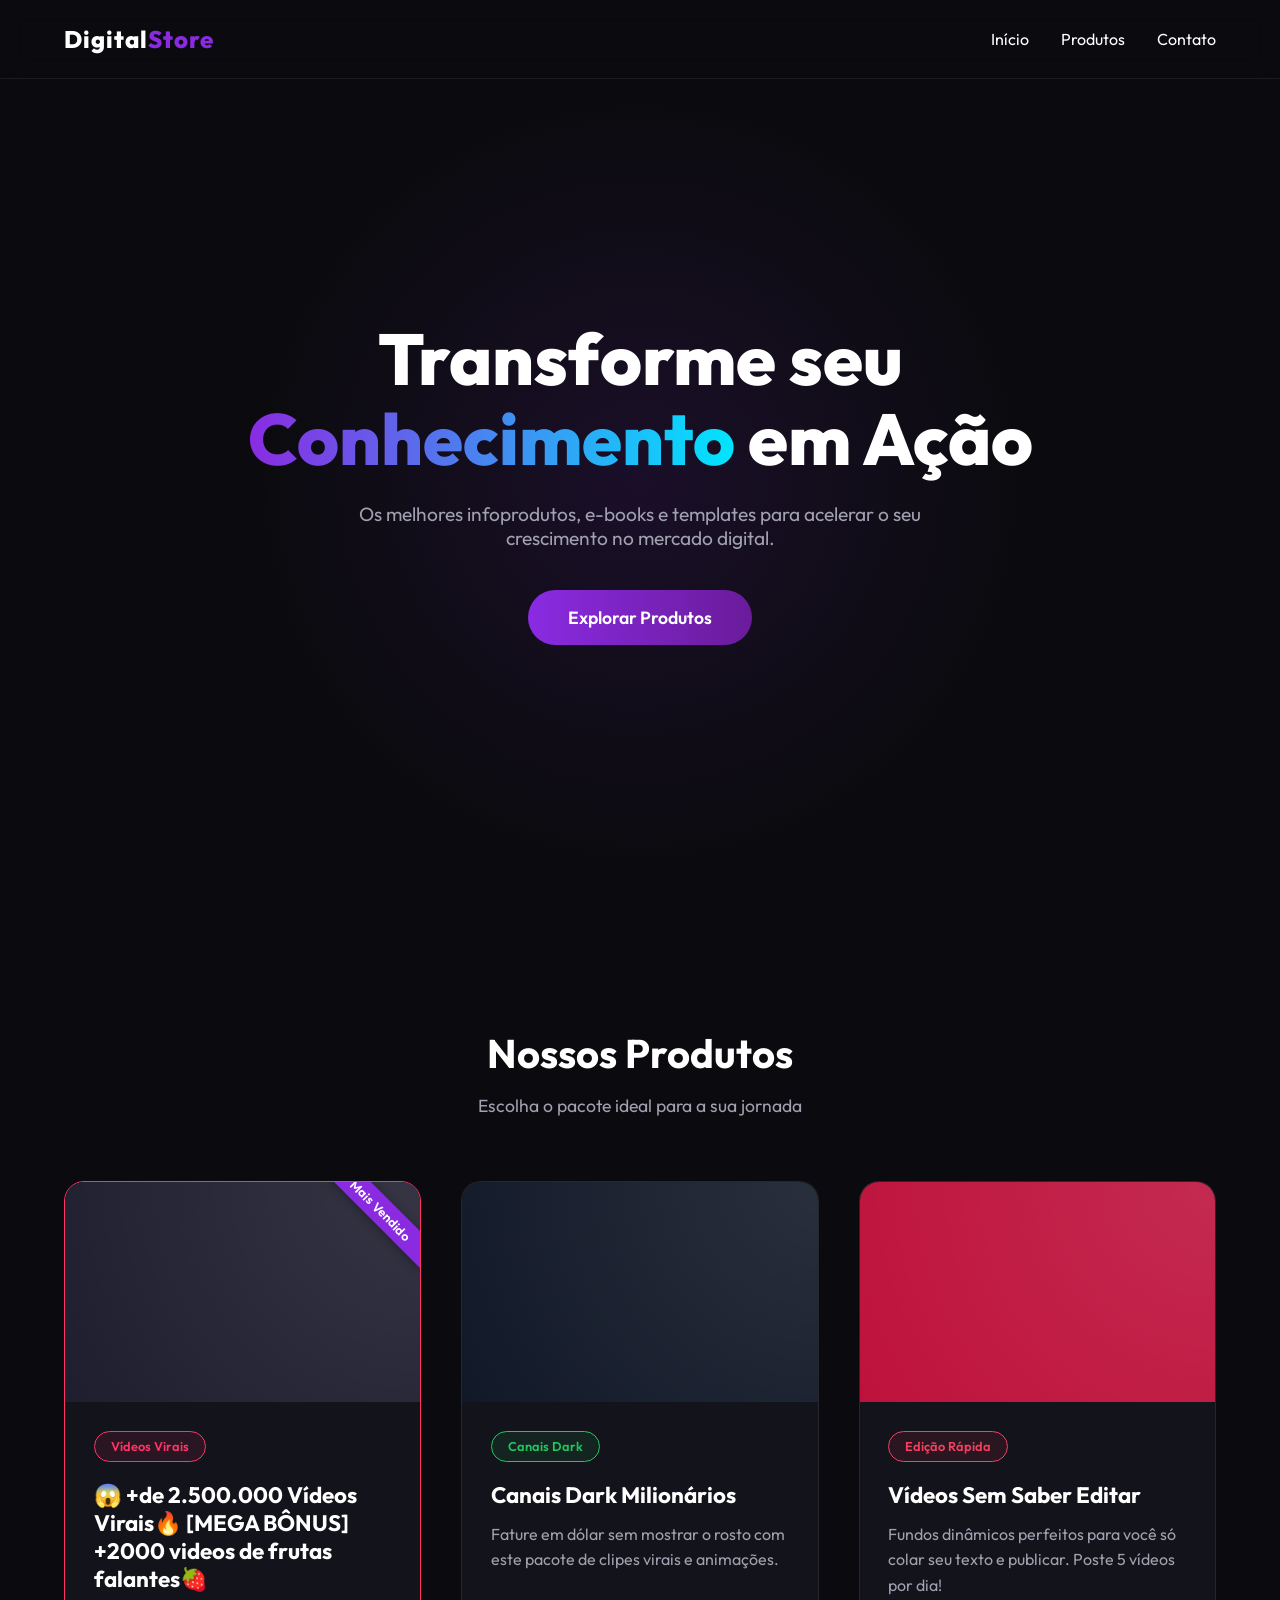
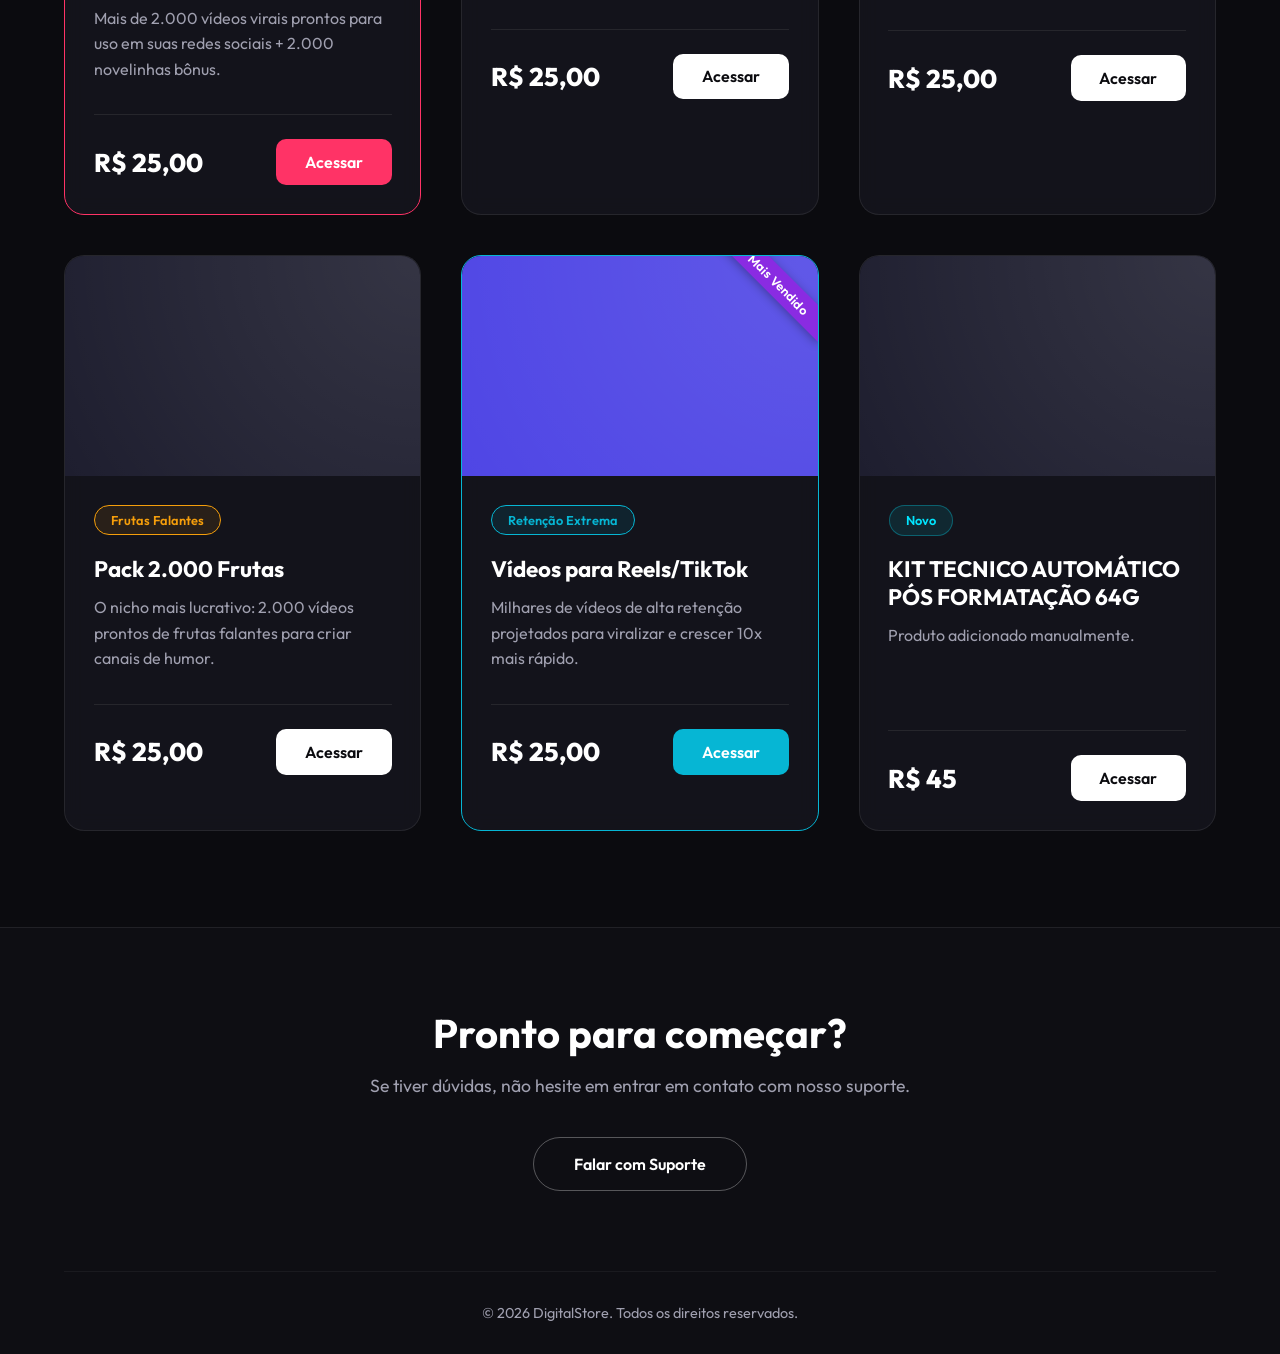
==== index.html @ 6a786d33 "Add files via upload" ====
<!DOCTYPE html>
<html lang="pt-BR"><head>
    <meta charset="UTF-8">
    <meta name="viewport" content="width=device-width, initial-scale=1.0">
    <meta name="description" content="Loja Virtual de Produtos Digitais Premium">
    <title>DigitalStore | Produtos Exclusivos</title>
    <link rel="stylesheet" href="styles.css">
    <link href="https://fonts.googleapis.com/css2?family=Outfit:wght@300;400;600;800&amp;display=swap" rel="stylesheet">
</head>
<body>
    <nav class="navbar">
        <div class="logo">Digital<span>Store</span></div>
        <ul class="nav-links">
            <li><a href="#home">Início</a></li>
            <li><a href="#products">Produtos</a></li>
            <li><a href="#contact">Contato</a></li>
            
        </ul>
    </nav>

    <header id="home" class="hero">
        <div class="hero-content">
            <h1>Transforme seu <span>Conhecimento</span> em Ação</h1>
            <p>Os melhores infoprodutos, e-books e templates para acelerar o seu crescimento no mercado digital.</p>
            <a href="#products" class="btn-primary">Explorar Produtos</a>
        </div>
        <div class="glow-circle"></div>
    </header>

    <section id="products" class="products-section">
        <div class="section-header">
            <h2>Nossos Produtos</h2>
            <p>Escolha o pacote ideal para a sua jornada</p>
        </div>
        <div class="product-grid" id="productGrid">

            

            <!-- Canais Dark -->
            

            <!-- Editor Rápido -->
            

            <!-- Frutas Falantes -->
            

            <!-- Vídeos Virais -->
            

            <!-- Add Product Card -->
            




        
    <div class="product-card highlight-card" style="border-color: rgb(255, 51, 102); position: relative;">
                
                <div class="card-image" style="background-image: url(&quot;https://aws-assets.kiwify.com.br/E8faBqWnMOrjVd7/capa_kiwify_c0d62e7a7c0542979b25fb5e9e4b93ab.png&quot;); background-color: rgb(30, 30, 47);"></div>
                <div class="card-content">
                    <span class="badge" style="border-color: #ff3366; color: #ff3366; background: rgba(255, 51, 102, 0.1);">Vídeos Virais</span>
                    <h3>😱 +de 2.500.000 Vídeos Virais🔥  [MEGA BÔNUS] +2000 videos de frutas falantes🍓</h3>
                    <p>Mais de 2.000 vídeos virais prontos para uso em suas redes sociais + 2.000 novelinhas bônus.</p>
                    <div class="price-row">
                        <span class="price">R$ 25,00</span>
                        <button class="btn-buy" onclick="window.location.href='https://kiwify.app/rnDXVUX'" style="background: #ff3366; color: white;">Acessar</button>
                    </div>
                </div>
            </div>
<div class="product-card" style="position: relative;">
                
                <div class="card-image" style="background-image: url('assets/canais_dark_cover.png'); background-color: #111827;"></div>
                <div class="card-content">
                    <span class="badge" style="border-color: #22c55e; color: #22c55e; background: rgba(34, 197, 94, 0.1);">Canais Dark</span>
                    <h3>Canais Dark Milionários</h3>
                    <p>Fature em dólar sem mostrar o rosto com este pacote de clipes virais e animações.</p>
                    <div class="price-row">
                        <span class="price">R$ 25,00</span>
                        <button class="btn-buy" onclick="window.location.href='../../landpag%20virais/lp/canais-dark.html'">Acessar</button>
                    </div>
                </div>
            </div>
<div class="product-card" style="position: relative;">
                
                <div class="card-image" style="background-image: url('assets/editor_rapido_cover.png'); background-color: #be123c;"></div>
                <div class="card-content">
                    <span class="badge" style="border-color: #f43f5e; color: #f43f5e; background: rgba(244, 63, 94, 0.1);">Edição Rápida</span>
                    <h3>Vídeos Sem Saber Editar</h3>
                    <p>Fundos dinâmicos perfeitos para você só colar seu texto e publicar. Poste 5 vídeos por dia!</p>
                    <div class="price-row">
                        <span class="price">R$ 25,00</span>
                        <button class="btn-buy" onclick="window.location.href='../../landpag%20virais/lp/editor-rapido.html'">Acessar</button>
                    </div>
                </div>
            </div>
<div class="product-card" style="position: relative;">
                
                <div class="card-image" style="background-image: url(&quot;https://cdn.dfg.com.br/itemimages/903624790-pack-20-mil-videos-virais-2-mil-videos-de-frutas-falant-M0A8.webp&quot;); background-color: rgb(30, 30, 47);"></div>
                <div class="card-content">
                    <span class="badge" style="border-color: #f59e0b; color: #f59e0b; background: rgba(245, 158, 11, 0.1);">Frutas Falantes</span>
                    <h3>Pack 2.000 Frutas</h3>
                    <p>O nicho mais lucrativo: 2.000 vídeos prontos de frutas falantes para criar canais de humor.</p>
                    <div class="price-row">
                        <span class="price">R$ 25,00</span>
                        <button class="btn-buy" onclick="window.location.href='https://pay.kiwify.com.br/zMR40JN'">Acessar</button>
                    </div>
                </div>
            </div>
<div class="product-card highlight-card" style="border-color: rgb(6, 182, 212); position: relative;">
                
                <div class="card-image" style="background-image: url('assets/videos_virais_cover.png'); background-color: #4f46e5;"></div>
                <div class="card-content">
                    <span class="badge" style="border-color: #06b6d4; color: #06b6d4; background: rgba(6, 182, 212, 0.1);">Retenção Extrema</span>
                    <h3>Vídeos para Reels/TikTok</h3>
                    <p>Milhares de vídeos de alta retenção projetados para viralizar e crescer 10x mais rápido.</p>
                    <div class="price-row">
                        <span class="price">R$ 25,00</span>
                        <button class="btn-buy" onclick="window.location.href='../../landpag%20virais/lp/videos-virais.html'" style="background: #06b6d4; color: white;">Acessar</button>
                    </div>
                </div>
            </div>
<div class="product-card" style="position: relative;">
            
            <div class="card-image" style="background-image: url('https://aws-assets.kiwify.com.br/E8faBqWnMOrjVd7/kit_tecnico_box_3d_v2_e90578b5aa70494e9339776ed63b2547.png'); background-color: #1e1e2f; background-size: cover; background-position: center;"></div>
            <div class="card-content">
                <span class="badge highlight">Novo</span>
                <h3>KIT TECNICO AUTOMÁTICO  PÓS FORMATAÇÃO 64G</h3>
                <p>Produto adicionado manualmente.</p>
                <div class="price-row">
                    <span class="price">R$ 45</span>
                    <button class="btn-buy" onclick="window.location.href='https://kiwify.app/vaafQyj'">Acessar</button>
                </div>
            </div>
        </div>
        </div>
    </section>

    <footer id="contact">
        <div class="footer-content">
            <h2>Pronto para começar?</h2>
            <p>Se tiver dúvidas, não hesite em entrar em contato com nosso suporte.</p>
            <a href="mailto:suporte@exemplo.com" class="btn-secondary">Falar com Suporte</a>
        </div>
        <div class="footer-bottom">
            <p>© 2026 DigitalStore. Todos os direitos reservados.</p>
        </div>
    </footer>

    <!-- Add Product Modal -->
    

    <script src="script.js"></script>


</body></html>
---- styles.css ----
:root {
    --bg-color: #0B0B0F;
    --surface-color: rgba(25, 25, 35, 0.6);
    --primary-color: #8A2BE2;
    --secondary-color: #00E5FF;
    --text-main: #FFFFFF;
    --text-muted: #A0A0B0;
    --glass-border: rgba(255, 255, 255, 0.08);
}

* {
    margin: 0;
    padding: 0;
    box-sizing: border-box;
    font-family: 'Outfit', sans-serif;
    scroll-behavior: smooth;
}

body {
    background-color: var(--bg-color);
    color: var(--text-main);
    overflow-x: hidden;
}

/* Navbar */
.navbar {
    position: fixed;
    top: 0;
    width: 100%;
    display: flex;
    justify-content: space-between;
    align-items: center;
    padding: 1.5rem 5%;
    background: rgba(11, 11, 15, 0.8);
    backdrop-filter: blur(12px);
    -webkit-backdrop-filter: blur(12px);
    z-index: 1000;
    border-bottom: 1px solid var(--glass-border);
}

.logo {
    font-size: 1.5rem;
    font-weight: 800;
    letter-spacing: 1px;
}

.logo span {
    color: var(--primary-color);
}

.nav-links {
    list-style: none;
    display: flex;
    gap: 2rem;
}

.nav-links a {
    color: var(--text-main);
    text-decoration: none;
    font-weight: 400;
    transition: color 0.3s;
}

.nav-links a:hover {
    color: var(--secondary-color);
}

/* Hero Section */
.hero {
    min-height: 100vh;
    display: flex;
    justify-content: center;
    align-items: center;
    text-align: center;
    position: relative;
    padding: 0 20px;
    margin-top: 2rem;
}

.hero-content {
    max-width: 800px;
    z-index: 10;
    animation: fadeIn 1s ease-out;
}

.hero h1 {
    font-size: 4.5rem;
    font-weight: 800;
    line-height: 1.1;
    margin-bottom: 1.5rem;
}

.hero h1 span {
    background: linear-gradient(90deg, var(--primary-color), var(--secondary-color));
    -webkit-background-clip: text;
    -webkit-text-fill-color: transparent;
}

.hero p {
    font-size: 1.2rem;
    color: var(--text-muted);
    margin-bottom: 2.5rem;
    max-width: 600px;
    margin-left: auto;
    margin-right: auto;
}

.btn-primary {
    display: inline-block;
    padding: 1rem 2.5rem;
    background: linear-gradient(90deg, var(--primary-color), #6A1B9A);
    color: white;
    text-decoration: none;
    border-radius: 50px;
    font-weight: 600;
    font-size: 1.1rem;
    transition: transform 0.3s, box-shadow 0.3s;
}

.btn-primary:hover {
    transform: translateY(-3px);
    box-shadow: 0 10px 20px rgba(138, 43, 226, 0.4);
}

/* Glowing Background Circle */
.glow-circle {
    position: absolute;
    width: 60vw;
    height: 60vw;
    max-width: 800px;
    max-height: 800px;
    background: radial-gradient(circle, rgba(138, 43, 226, 0.12) 0%, rgba(0, 0, 0, 0) 70%);
    top: 50%;
    left: 50%;
    transform: translate(-50%, -50%);
    z-index: 0;
    pointer-events: none;
}

/* Products Section */
.products-section {
    padding: 6rem 5%;
    position: relative;
    z-index: 5;
}

.section-header {
    text-align: center;
    margin-bottom: 4rem;
}

.section-header h2 {
    font-size: 2.5rem;
    margin-bottom: 1rem;
}

.section-header p {
    color: var(--text-muted);
    font-size: 1.1rem;
}

.product-grid {
    display: grid;
    grid-template-columns: repeat(auto-fit, minmax(320px, 1fr));
    gap: 2.5rem;
    max-width: 1200px;
    margin: 0 auto;
}

.product-card {
    background: var(--surface-color);
    border: 1px solid var(--glass-border);
    border-radius: 20px;
    overflow: hidden;
    backdrop-filter: blur(10px);
    -webkit-backdrop-filter: blur(10px);
    transition: transform 0.3s ease, border-color 0.3s ease, box-shadow 0.3s ease;
}

.product-card:hover {
    transform: translateY(-10px);
    border-color: rgba(255, 255, 255, 0.2);
    box-shadow: 0 15px 30px rgba(0, 0, 0, 0.5);
}

.highlight-card {
    border-color: rgba(138, 43, 226, 0.3);
    position: relative;
}

.highlight-card::before {
    content: "Mais Vendido";
    position: absolute;
    top: 15px;
    right: -30px;
    background: var(--primary-color);
    color: white;
    padding: 5px 30px;
    font-size: 0.8rem;
    font-weight: 600;
    transform: rotate(45deg);
    z-index: 2;
    box-shadow: 0 2px 10px rgba(0,0,0,0.3);
}

.card-image {
    height: 220px;
    background-size: cover;
    background-position: center;
    position: relative;
}

.ebook-bg { background: linear-gradient(135deg, #1e1e2f, #2d2d44); }
.course-bg { background: linear-gradient(135deg, #2d1b4e, #4c2b82); }
.template-bg { background: linear-gradient(135deg, #0f3d3d, #1a6666); }

/* Decorate the empty images with icons or patterns if desired */
.card-image::after {
    content: "";
    position: absolute;
    top: 0; left: 0; right: 0; bottom: 0;
    background: radial-gradient(circle at top right, rgba(255,255,255,0.1), transparent);
}

.card-content {
    padding: 1.8rem;
}

.badge {
    display: inline-block;
    padding: 0.4rem 1rem;
    background: rgba(255, 255, 255, 0.05);
    border-radius: 20px;
    font-size: 0.8rem;
    font-weight: 600;
    margin-bottom: 1.2rem;
    color: var(--text-muted);
    border: 1px solid rgba(255,255,255,0.1);
}

.badge.highlight {
    background: rgba(0, 229, 255, 0.1);
    color: var(--secondary-color);
    border-color: rgba(0, 229, 255, 0.3);
}

.card-content h3 {
    font-size: 1.4rem;
    margin-bottom: 0.8rem;
}

.card-content p {
    color: var(--text-muted);
    font-size: 1rem;
    line-height: 1.6;
    margin-bottom: 2rem;
    min-height: 75px;
}

.price-row {
    display: flex;
    justify-content: space-between;
    align-items: center;
    border-top: 1px solid var(--glass-border);
    padding-top: 1.5rem;
}

.price {
    font-size: 1.6rem;
    font-weight: 800;
    color: white;
}

.btn-buy {
    background: var(--text-main);
    color: var(--bg-color);
    border: none;
    padding: 0.8rem 1.8rem;
    border-radius: 10px;
    font-weight: 600;
    font-size: 1rem;
    cursor: pointer;
    transition: background 0.3s, color 0.3s, transform 0.2s;
}

.btn-buy:hover {
    background: var(--secondary-color);
    color: var(--bg-color);
    transform: scale(1.05);
}

/* Footer */
footer {
    background: rgba(15, 15, 20, 0.8);
    border-top: 1px solid var(--glass-border);
    text-align: center;
    padding: 5rem 5% 2rem;
    position: relative;
}

.footer-content h2 {
    font-size: 2.5rem;
    margin-bottom: 1rem;
}

.footer-content p {
    color: var(--text-muted);
    margin-bottom: 2.5rem;
    font-size: 1.1rem;
}

.btn-secondary {
    display: inline-block;
    padding: 1rem 2.5rem;
    border: 1px solid rgba(255, 255, 255, 0.3);
    color: var(--text-main);
    text-decoration: none;
    border-radius: 50px;
    font-weight: 600;
    transition: all 0.3s ease;
}

.btn-secondary:hover {
    background: var(--text-main);
    color: var(--bg-color);
}

.footer-bottom {
    margin-top: 5rem;
    color: var(--text-muted);
    font-size: 0.9rem;
    padding-top: 2rem;
    border-top: 1px solid rgba(255,255,255,0.05);
}

/* Animations */
@keyframes fadeIn {
    from { opacity: 0; transform: translateY(30px); }
    to { opacity: 1; transform: translateY(0); }
}

/* Responsive Design */
@media (max-width: 768px) {
    .navbar {
        flex-direction: column;
        padding: 1rem;
        gap: 1rem;
    }
    
    .nav-links {
        width: 100%;
        justify-content: center;
        gap: 1.5rem;
        flex-wrap: wrap;
    }
    
    .hero h1 {
        font-size: 2.8rem;
    }
    
    .hero p {
        font-size: 1rem;
        padding: 0 15px;
    }
    
    .product-grid {
        grid-template-columns: 1fr;
    }
}

/* Add Product Card */
.add-product-card {
    display: flex;
    flex-direction: column;
    justify-content: center;
    align-items: center;
    text-align: center;
    border: 2px dashed rgba(255, 255, 255, 0.2);
    background: transparent;
    cursor: pointer;
    min-height: 380px;
}

.add-product-card:hover {
    background: rgba(255, 255, 255, 0.05);
    border-color: var(--primary-color);
}

.add-icon {
    font-size: 4rem;
    color: var(--text-muted);
    margin-bottom: 1rem;
    transition: color 0.3s ease;
}

.add-product-card:hover .add-icon {
    color: var(--primary-color);
}

/* Modal Styles */
.modal-overlay {
    display: none;
    position: fixed;
    top: 0;
    left: 0;
    width: 100%;
    height: 100%;
    background: rgba(0, 0, 0, 0.7);
    backdrop-filter: blur(5px);
    z-index: 2000;
    justify-content: center;
    align-items: center;
}

.modal-container {
    background: var(--surface-color);
    border: 1px solid var(--glass-border);
    border-radius: 20px;
    padding: 2.5rem;
    width: 90%;
    max-width: 500px;
    backdrop-filter: blur(15px);
    animation: fadeIn 0.3s ease-out;
}

.modal-header {
    display: flex;
    justify-content: space-between;
    align-items: center;
    margin-bottom: 1.5rem;
}

.close-btn {
    background: transparent;
    border: none;
    color: var(--text-main);
    font-size: 2rem;
    cursor: pointer;
    line-height: 1;
}

.form-group {
    margin-bottom: 1.5rem;
    text-align: left;
}

.form-group label {
    display: block;
    margin-bottom: 0.5rem;
    color: var(--text-muted);
}

.form-group input {
    width: 100%;
    padding: 1rem;
    background: rgba(0, 0, 0, 0.5);
    border: 1px solid var(--glass-border);
    border-radius: 10px;
    color: white;
    font-size: 1rem;
    font-family: inherit;
}

.form-group input:focus {
    outline: none;
    border-color: var(--primary-color);
}

/* Edit Button */
.edit-btn {
    position: absolute;
    top: 15px;
    right: 15px;
    background: rgba(0, 0, 0, 0.5);
    color: white;
    border: 1px solid rgba(255, 255, 255, 0.2);
    border-radius: 50%;
    width: 35px;
    height: 35px;
    cursor: pointer;
    font-size: 1.2rem;
    z-index: 10;
    transition: all 0.3s;
    display: flex;
    justify-content: center;
    align-items: center;
    backdrop-filter: blur(5px);
}

.edit-btn:hover {
    background: var(--primary-color);
    border-color: var(--primary-color);
    transform: scale(1.1);
}
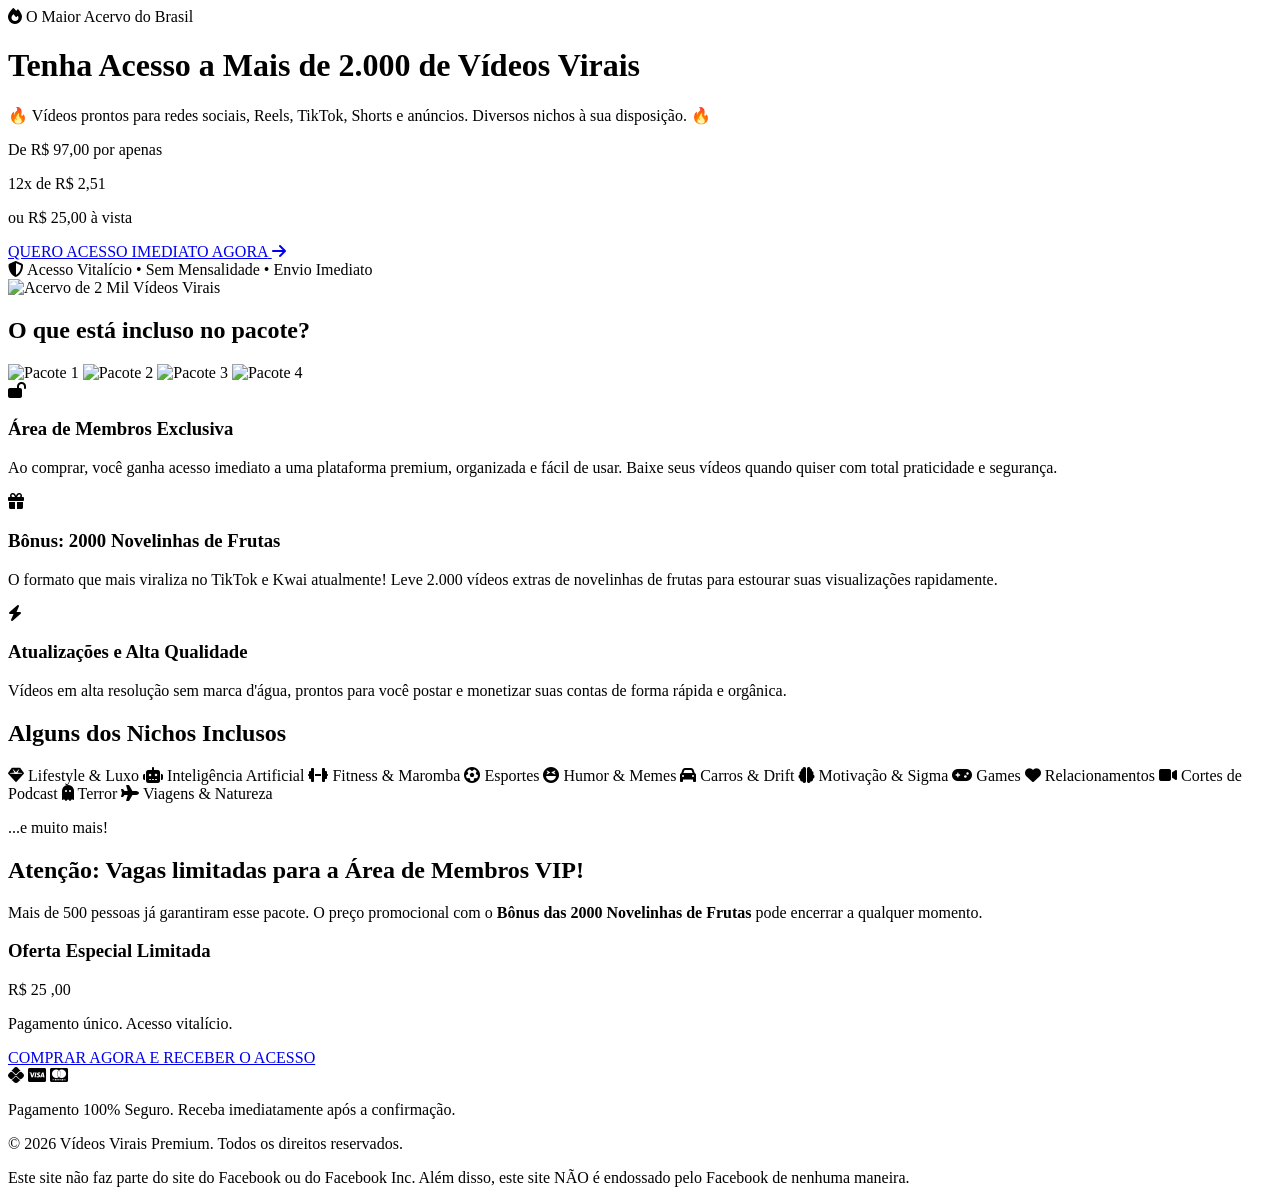
==== commit dbbe51fd: "Add files via upload" ====
--- a/index.html
+++ b/index.html
@@ -1,156 +1,157 @@
 <!DOCTYPE html>
-<html lang="pt-BR"><head>
+<html lang="pt-BR">
+<head>
     <meta charset="UTF-8">
     <meta name="viewport" content="width=device-width, initial-scale=1.0">
-    <meta name="description" content="Loja Virtual de Produtos Digitais Premium">
-    <title>DigitalStore | Produtos Exclusivos</title>
-    <link rel="stylesheet" href="styles.css">
-    <link href="https://fonts.googleapis.com/css2?family=Outfit:wght@300;400;600;800&amp;display=swap" rel="stylesheet">
+    <title>Acervo de Vídeos Virais - 2 Mil Vídeos para Redes Sociais</title>
+    <meta name="description" content="Tenha acesso ao melhor pack com mais de 2.000 vídeos virais prontos para uso em suas redes sociais, além de uma área de membros exclusiva e bônus de 2.000 novelinhas de frutas. Monetize seu Reels, TikTok e Shorts!">
+    <meta name="keywords" content="vídeos virais, acervo de vídeos, vídeos para reels, vídeos para tiktok, vídeos para shorts, marketing digital, PLR, vídeos prontos, novelinhas de frutas, área de membros, pack de vídeos, vídeos sem aparecer, monetizar redes sociais, vídeos em alta">
+    <meta name="author" content="Vídeos Virais Premium">
+    <meta name="robots" content="index, follow">
+    <link rel="canonical" href="https://viraispack.netlify.app/">
+
+    <!-- Open Graph / Facebook -->
+    <meta property="og:type" content="website">
+    <meta property="og:url" content="https://viraispack.netlify.app/">
+    <meta property="og:title" content="Acervo de Vídeos Virais - 2 Mil Vídeos">
+    <meta property="og:description" content="Tenha acesso a mais de 2.000 vídeos virais prontos para uso em suas redes sociais e anúncios. Diversos nichos inclusos.">
+    <meta property="og:image" content="https://viraispack.netlify.app/assets/hero-image.png">
+
+    <!-- Twitter -->
+    <meta property="twitter:card" content="summary_large_image">
+    <meta property="twitter:url" content="https://viraispack.netlify.app/">
+    <meta property="twitter:title" content="Acervo de Vídeos Virais - 2 Mil Vídeos">
+    <meta property="twitter:description" content="Tenha acesso a mais de 2.000 vídeos virais prontos para uso em suas redes sociais e anúncios. Diversos nichos inclusos.">
+    <meta property="twitter:image" content="https://viraispack.netlify.app/assets/hero-image.png">
+    
+    <!-- Google Fonts -->
+    <link rel="preconnect" href="https://fonts.googleapis.com">
+    <link rel="preconnect" href="https://fonts.gstatic.com" crossorigin>
+    <link href="https://fonts.googleapis.com/css2?family=Outfit:wght@300;400;600;800&family=Inter:wght@400;500;700&display=swap" rel="stylesheet">
+    
+    <!-- Font Awesome for Icons -->
+    <link rel="stylesheet" href="https://cdnjs.cloudflare.com/ajax/libs/font-awesome/6.4.0/css/all.min.css">
+    
+    <link rel="stylesheet" href="style.css">
 </head>
 <body>
-    <nav class="navbar">
-        <div class="logo">Digital<span>Store</span></div>
-        <ul class="nav-links">
-            <li><a href="#home">Início</a></li>
-            <li><a href="#products">Produtos</a></li>
-            <li><a href="#contact">Contato</a></li>
-            
-        </ul>
-    </nav>
 
-    <header id="home" class="hero">
-        <div class="hero-content">
-            <h1>Transforme seu <span>Conhecimento</span> em Ação</h1>
-            <p>Os melhores infoprodutos, e-books e templates para acelerar o seu crescimento no mercado digital.</p>
-            <a href="#products" class="btn-primary">Explorar Produtos</a>
+    <header class="hero">
+        <div class="hero-overlay"></div>
+        <div class="container hero-content">
+            <div class="hero-text">
+                <div class="badge pulse"><i class="fa-solid fa-fire"></i> O Maior Acervo do Brasil</div>
+                <h1>Tenha Acesso a Mais de <span class="highlight">2.000</span> de Vídeos Virais</h1>
+                <p class="subtitle">🔥 Vídeos prontos para redes sociais, Reels, TikTok, Shorts e anúncios. Diversos nichos à sua disposição. 🔥</p>
+                
+                <div class="price-box">
+                    <p class="price-old">De R$ 97,00 por apenas</p>
+                    <p class="price-new">12x de <span class="price-highlight">R$ 2,51</span></p>
+                    <p class="price-cash">ou R$ 25,00 à vista</p>
+                </div>
+                
+                <a href="https://pay.kiwify.com.br/zMR40JN" class="cta-button pulse-btn">
+                    <span>QUERO ACESSO IMEDIATO AGORA</span>
+                    <i class="fa-solid fa-arrow-right"></i>
+                </a>
+                <div class="guarantee-text">
+                    <i class="fa-solid fa-shield-halved"></i> Acesso Vitalício • Sem Mensalidade • Envio Imediato
+                </div>
+            </div>
+            <div class="hero-image-container">
+                <img src="assets/hero-image.png" alt="Acervo de 2 Mil Vídeos Virais" class="hero-image float-anim">
+            </div>
         </div>
-        <div class="glow-circle"></div>
     </header>
 
-    <section id="products" class="products-section">
-        <div class="section-header">
-            <h2>Nossos Produtos</h2>
-            <p>Escolha o pacote ideal para a sua jornada</p>
-        </div>
-        <div class="product-grid" id="productGrid">
+    <main>
+    <section class="benefits">
+        <div class="container">
+            <h2 class="section-title">O que está <span class="highlight">incluso</span> no pacote?</h2>
+            <div class="pack-images">
+                <img src="IMG/PAK1.PNG" alt="Pacote 1" class="pack-img">
+                <img src="IMG/PK2.PNG" alt="Pacote 2" class="pack-img">
+                <img src="IMG/PK3.PNG" alt="Pacote 3" class="pack-img">
+                <img src="IMG/PK4.PNG" alt="Pacote 4" class="pack-img">
+            </div>
 
-            
-
-            <!-- Canais Dark -->
-            
-
-            <!-- Editor Rápido -->
-            
-
-            <!-- Frutas Falantes -->
-            
-
-            <!-- Vídeos Virais -->
-            
-
-            <!-- Add Product Card -->
-            
-
-
-
-
-        
-    <div class="product-card highlight-card" style="border-color: rgb(255, 51, 102); position: relative;">
-                
-                <div class="card-image" style="background-image: url(&quot;https://aws-assets.kiwify.com.br/E8faBqWnMOrjVd7/capa_kiwify_c0d62e7a7c0542979b25fb5e9e4b93ab.png&quot;); background-color: rgb(30, 30, 47);"></div>
-                <div class="card-content">
-                    <span class="badge" style="border-color: #ff3366; color: #ff3366; background: rgba(255, 51, 102, 0.1);">Vídeos Virais</span>
-                    <h3>😱 +de 2.500.000 Vídeos Virais🔥  [MEGA BÔNUS] +2000 videos de frutas falantes🍓</h3>
-                    <p>Mais de 2.000 vídeos virais prontos para uso em suas redes sociais + 2.000 novelinhas bônus.</p>
-                    <div class="price-row">
-                        <span class="price">R$ 25,00</span>
-                        <button class="btn-buy" onclick="window.location.href='https://kiwify.app/rnDXVUX'" style="background: #ff3366; color: white;">Acessar</button>
-                    </div>
+            <div class="features-grid">
+                <div class="feature-card">
+                    <i class="fa-solid fa-lock-open feature-icon"></i>
+                    <h3>Área de Membros Exclusiva</h3>
+                    <p>Ao comprar, você ganha acesso imediato a uma plataforma premium, organizada e fácil de usar. Baixe seus vídeos quando quiser com total praticidade e segurança.</p>
                 </div>
-            </div>
-<div class="product-card" style="position: relative;">
-                
-                <div class="card-image" style="background-image: url('assets/canais_dark_cover.png'); background-color: #111827;"></div>
-                <div class="card-content">
-                    <span class="badge" style="border-color: #22c55e; color: #22c55e; background: rgba(34, 197, 94, 0.1);">Canais Dark</span>
-                    <h3>Canais Dark Milionários</h3>
-                    <p>Fature em dólar sem mostrar o rosto com este pacote de clipes virais e animações.</p>
-                    <div class="price-row">
-                        <span class="price">R$ 25,00</span>
-                        <button class="btn-buy" onclick="window.location.href='../../landpag%20virais/lp/canais-dark.html'">Acessar</button>
-                    </div>
+                <div class="feature-card highlight-card">
+                    <i class="fa-solid fa-gift feature-icon"></i>
+                    <h3>Bônus: 2000 Novelinhas de Frutas</h3>
+                    <p>O formato que mais viraliza no TikTok e Kwai atualmente! Leve 2.000 vídeos extras de novelinhas de frutas para estourar suas visualizações rapidamente.</p>
                 </div>
-            </div>
-<div class="product-card" style="position: relative;">
-                
-                <div class="card-image" style="background-image: url('assets/editor_rapido_cover.png'); background-color: #be123c;"></div>
-                <div class="card-content">
-                    <span class="badge" style="border-color: #f43f5e; color: #f43f5e; background: rgba(244, 63, 94, 0.1);">Edição Rápida</span>
-                    <h3>Vídeos Sem Saber Editar</h3>
-                    <p>Fundos dinâmicos perfeitos para você só colar seu texto e publicar. Poste 5 vídeos por dia!</p>
-                    <div class="price-row">
-                        <span class="price">R$ 25,00</span>
-                        <button class="btn-buy" onclick="window.location.href='../../landpag%20virais/lp/editor-rapido.html'">Acessar</button>
-                    </div>
-                </div>
-            </div>
-<div class="product-card" style="position: relative;">
-                
-                <div class="card-image" style="background-image: url(&quot;https://cdn.dfg.com.br/itemimages/903624790-pack-20-mil-videos-virais-2-mil-videos-de-frutas-falant-M0A8.webp&quot;); background-color: rgb(30, 30, 47);"></div>
-                <div class="card-content">
-                    <span class="badge" style="border-color: #f59e0b; color: #f59e0b; background: rgba(245, 158, 11, 0.1);">Frutas Falantes</span>
-                    <h3>Pack 2.000 Frutas</h3>
-                    <p>O nicho mais lucrativo: 2.000 vídeos prontos de frutas falantes para criar canais de humor.</p>
-                    <div class="price-row">
-                        <span class="price">R$ 25,00</span>
-                        <button class="btn-buy" onclick="window.location.href='https://pay.kiwify.com.br/zMR40JN'">Acessar</button>
-                    </div>
-                </div>
-            </div>
-<div class="product-card highlight-card" style="border-color: rgb(6, 182, 212); position: relative;">
-                
-                <div class="card-image" style="background-image: url('assets/videos_virais_cover.png'); background-color: #4f46e5;"></div>
-                <div class="card-content">
-                    <span class="badge" style="border-color: #06b6d4; color: #06b6d4; background: rgba(6, 182, 212, 0.1);">Retenção Extrema</span>
-                    <h3>Vídeos para Reels/TikTok</h3>
-                    <p>Milhares de vídeos de alta retenção projetados para viralizar e crescer 10x mais rápido.</p>
-                    <div class="price-row">
-                        <span class="price">R$ 25,00</span>
-                        <button class="btn-buy" onclick="window.location.href='../../landpag%20virais/lp/videos-virais.html'" style="background: #06b6d4; color: white;">Acessar</button>
-                    </div>
-                </div>
-            </div>
-<div class="product-card" style="position: relative;">
-            
-            <div class="card-image" style="background-image: url('https://aws-assets.kiwify.com.br/E8faBqWnMOrjVd7/kit_tecnico_box_3d_v2_e90578b5aa70494e9339776ed63b2547.png'); background-color: #1e1e2f; background-size: cover; background-position: center;"></div>
-            <div class="card-content">
-                <span class="badge highlight">Novo</span>
-                <h3>KIT TECNICO AUTOMÁTICO  PÓS FORMATAÇÃO 64G</h3>
-                <p>Produto adicionado manualmente.</p>
-                <div class="price-row">
-                    <span class="price">R$ 45</span>
-                    <button class="btn-buy" onclick="window.location.href='https://kiwify.app/vaafQyj'">Acessar</button>
+                <div class="feature-card">
+                    <i class="fa-solid fa-bolt feature-icon"></i>
+                    <h3>Atualizações e Alta Qualidade</h3>
+                    <p>Vídeos em alta resolução sem marca d'água, prontos para você postar e monetizar suas contas de forma rápida e orgânica.</p>
                 </div>
             </div>
         </div>
+    </section>
+
+    <section class="niches">
+        <div class="container">
+            <h2 class="section-title">Alguns dos <span class="highlight">Nichos Inclusos</span></h2>
+            <div class="niches-tags">
+                <span class="niche-tag"><i class="fa-solid fa-gem"></i> Lifestyle & Luxo</span>
+                <span class="niche-tag"><i class="fa-solid fa-robot"></i> Inteligência Artificial</span>
+                <span class="niche-tag"><i class="fa-solid fa-dumbbell"></i> Fitness & Maromba</span>
+                <span class="niche-tag"><i class="fa-solid fa-futbol"></i> Esportes</span>
+                <span class="niche-tag"><i class="fa-solid fa-face-laugh-squint"></i> Humor & Memes</span>
+                <span class="niche-tag"><i class="fa-solid fa-car"></i> Carros & Drift</span>
+                <span class="niche-tag"><i class="fa-solid fa-brain"></i> Motivação & Sigma</span>
+                <span class="niche-tag"><i class="fa-solid fa-gamepad"></i> Games</span>
+                <span class="niche-tag"><i class="fa-solid fa-heart"></i> Relacionamentos</span>
+                <span class="niche-tag"><i class="fa-solid fa-video"></i> Cortes de Podcast</span>
+                <span class="niche-tag"><i class="fa-solid fa-ghost"></i> Terror</span>
+                <span class="niche-tag"><i class="fa-solid fa-plane"></i> Viagens & Natureza</span>
+            </div>
+            <p class="niches-more">...e muito mais!</p>
         </div>
     </section>
 
-    <footer id="contact">
-        <div class="footer-content">
-            <h2>Pronto para começar?</h2>
-            <p>Se tiver dúvidas, não hesite em entrar em contato com nosso suporte.</p>
-            <a href="mailto:suporte@exemplo.com" class="btn-secondary">Falar com Suporte</a>
+    <section class="final-cta" id="checkout">
+        <div class="container">
+            <h2>Atenção: Vagas limitadas para a Área de Membros VIP!</h2>
+            <p>Mais de 500 pessoas já garantiram esse pacote. O preço promocional com o <strong>Bônus das 2000 Novelinhas de Frutas</strong> pode encerrar a qualquer momento.</p>
+            
+            <div class="price-box-large">
+                <h3>Oferta Especial Limitada</h3>
+                <div class="price-row">
+                    <span class="price-currency">R$</span>
+                    <span class="price-value">25</span>
+                    <span class="price-cents">,00</span>
+                </div>
+                <p>Pagamento único. Acesso vitalício.</p>
+            </div>
+
+            <a href="https://pay.kiwify.com.br/zMR40JN" class="cta-button pulse-btn large-btn">
+                <span>COMPRAR AGORA E RECEBER O ACESSO</span>
+            </a>
+            
+            <div class="payment-methods">
+                <i class="fa-brands fa-pix"></i>
+                <i class="fa-brands fa-cc-visa"></i>
+                <i class="fa-brands fa-cc-mastercard"></i>
+                <p>Pagamento 100% Seguro. Receba imediatamente após a confirmação.</p>
+            </div>
         </div>
-        <div class="footer-bottom">
-            <p>© 2026 DigitalStore. Todos os direitos reservados.</p>
+    </section>
+    </main>
+
+    <footer>
+        <div class="container">
+            <p>&copy; 2026 Vídeos Virais Premium. Todos os direitos reservados.</p>
+            <p class="disclaimer">Este site não faz parte do site do Facebook ou do Facebook Inc. Além disso, este site NÃO é endossado pelo Facebook de nenhuma maneira.</p>
         </div>
     </footer>
 
-    <!-- Add Product Modal -->
-    
-
     <script src="script.js"></script>
-
-
-</body></html>+</body>
+</html>
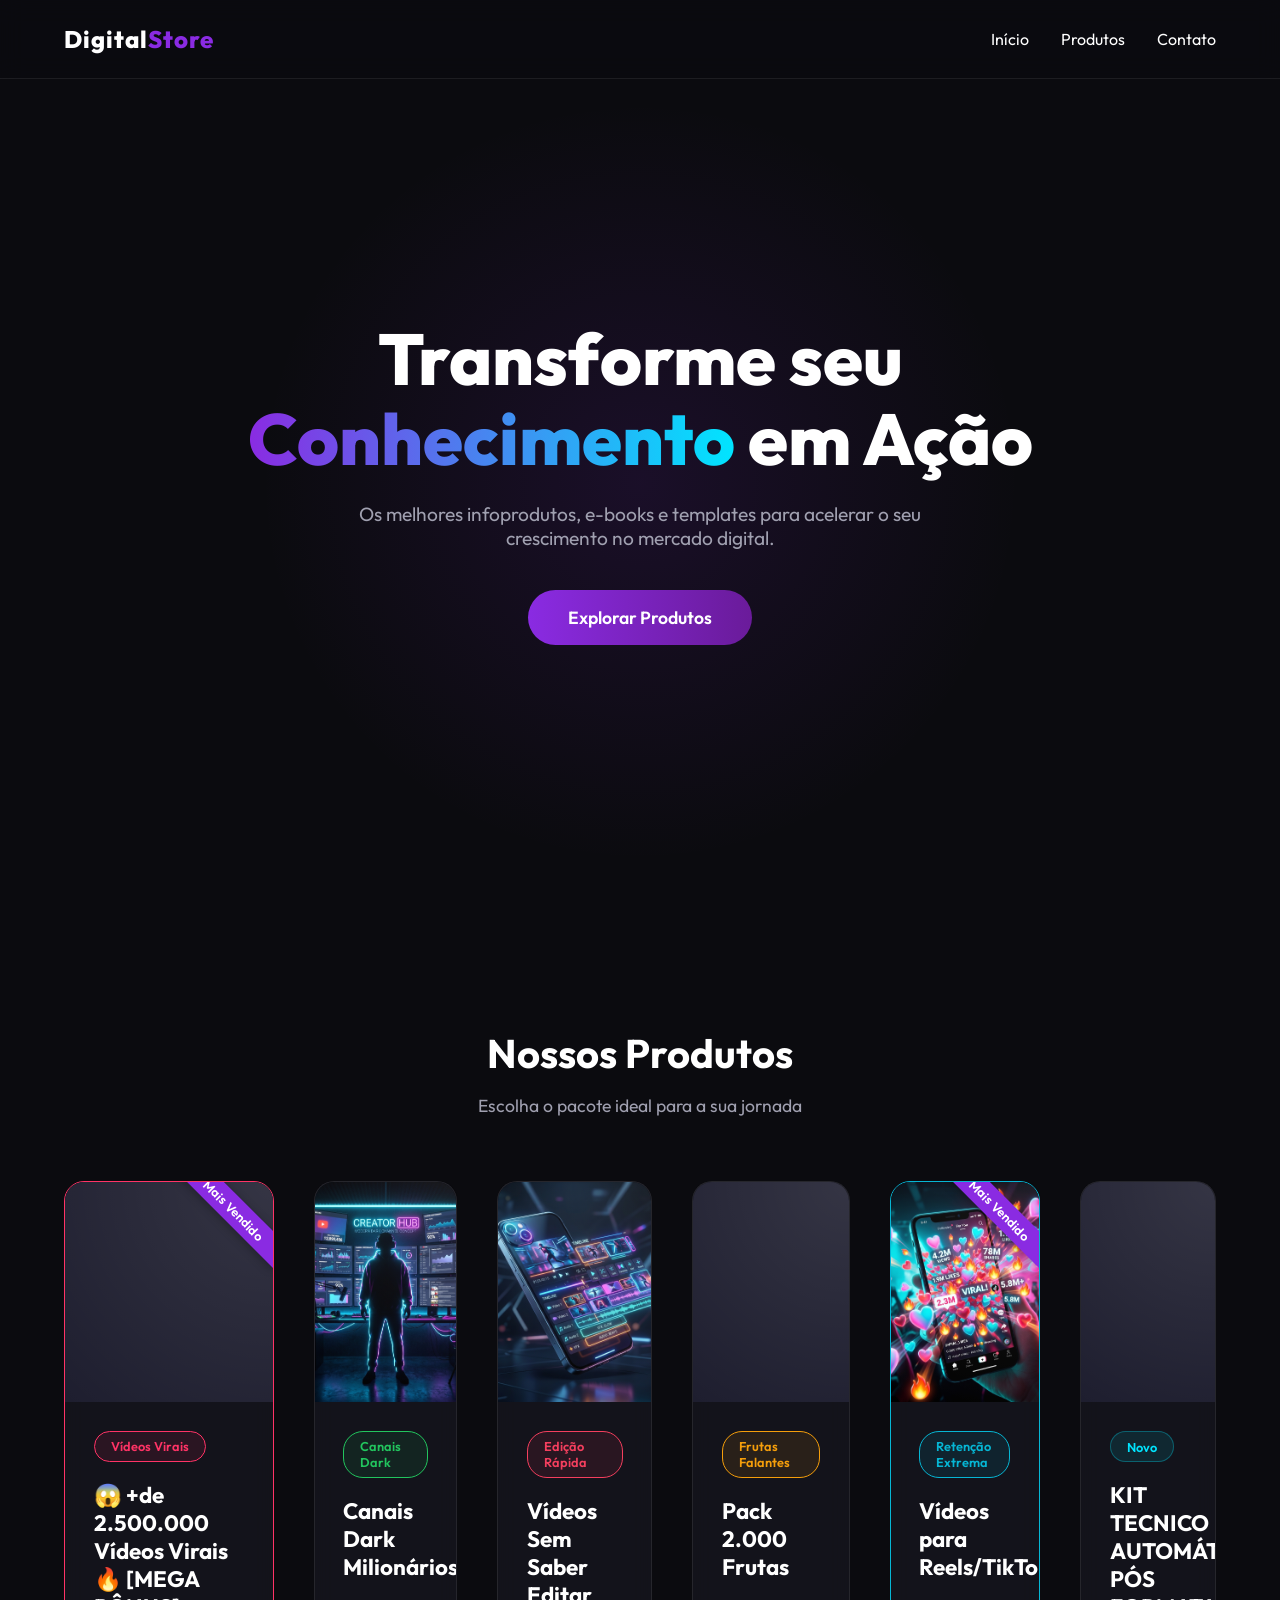
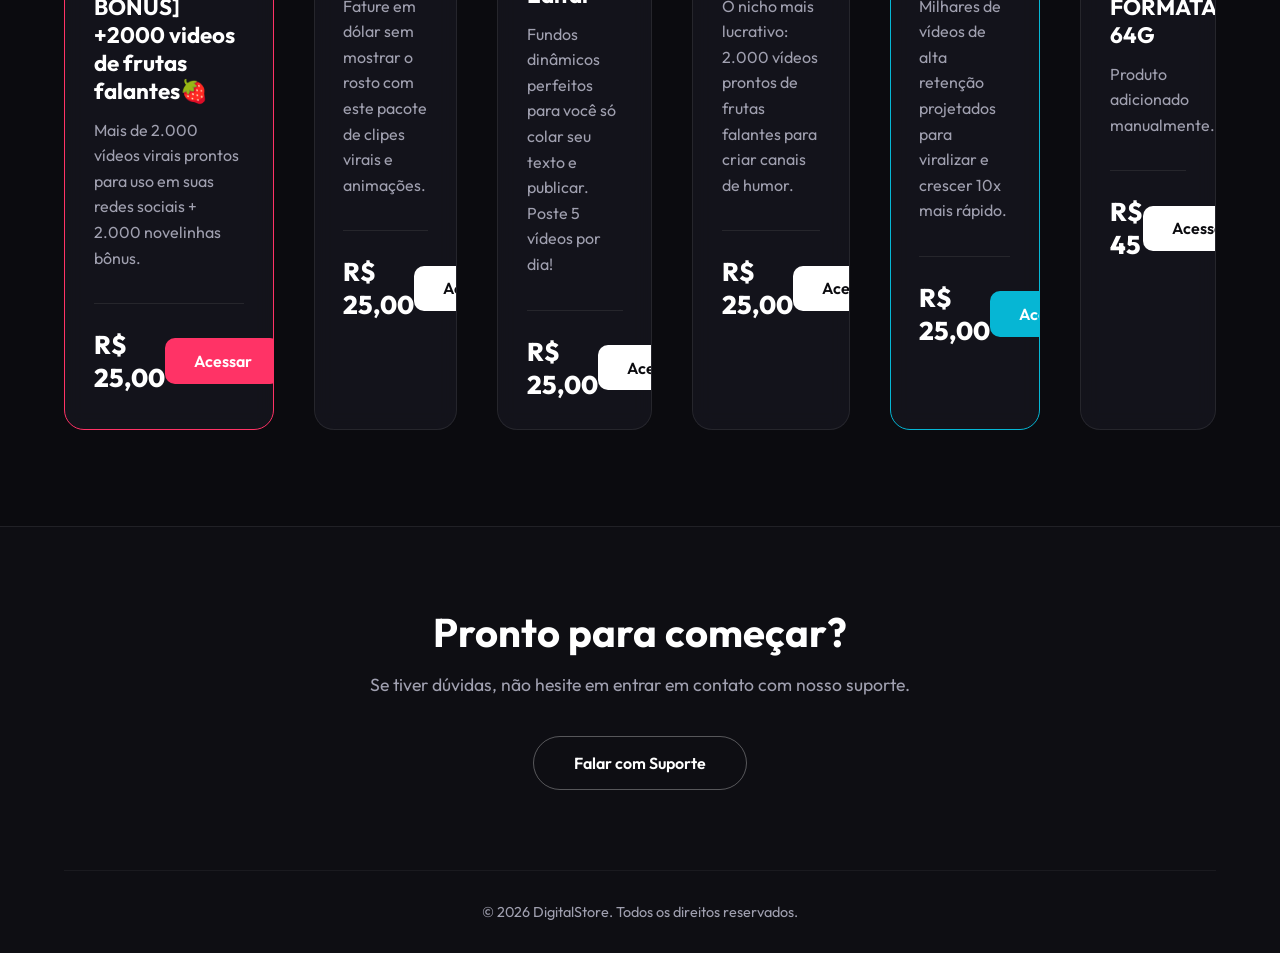
==== commit 804e8f3d: "Add files via upload" ====
--- a/index.html
+++ b/index.html
@@ -1,157 +1,156 @@
 <!DOCTYPE html>
-<html lang="pt-BR">
-<head>
+<html lang="pt-BR"><head>
     <meta charset="UTF-8">
     <meta name="viewport" content="width=device-width, initial-scale=1.0">
-    <title>Acervo de Vídeos Virais - 2 Mil Vídeos para Redes Sociais</title>
-    <meta name="description" content="Tenha acesso ao melhor pack com mais de 2.000 vídeos virais prontos para uso em suas redes sociais, além de uma área de membros exclusiva e bônus de 2.000 novelinhas de frutas. Monetize seu Reels, TikTok e Shorts!">
-    <meta name="keywords" content="vídeos virais, acervo de vídeos, vídeos para reels, vídeos para tiktok, vídeos para shorts, marketing digital, PLR, vídeos prontos, novelinhas de frutas, área de membros, pack de vídeos, vídeos sem aparecer, monetizar redes sociais, vídeos em alta">
-    <meta name="author" content="Vídeos Virais Premium">
-    <meta name="robots" content="index, follow">
-    <link rel="canonical" href="https://viraispack.netlify.app/">
-
-    <!-- Open Graph / Facebook -->
-    <meta property="og:type" content="website">
-    <meta property="og:url" content="https://viraispack.netlify.app/">
-    <meta property="og:title" content="Acervo de Vídeos Virais - 2 Mil Vídeos">
-    <meta property="og:description" content="Tenha acesso a mais de 2.000 vídeos virais prontos para uso em suas redes sociais e anúncios. Diversos nichos inclusos.">
-    <meta property="og:image" content="https://viraispack.netlify.app/assets/hero-image.png">
-
-    <!-- Twitter -->
-    <meta property="twitter:card" content="summary_large_image">
-    <meta property="twitter:url" content="https://viraispack.netlify.app/">
-    <meta property="twitter:title" content="Acervo de Vídeos Virais - 2 Mil Vídeos">
-    <meta property="twitter:description" content="Tenha acesso a mais de 2.000 vídeos virais prontos para uso em suas redes sociais e anúncios. Diversos nichos inclusos.">
-    <meta property="twitter:image" content="https://viraispack.netlify.app/assets/hero-image.png">
-    
-    <!-- Google Fonts -->
-    <link rel="preconnect" href="https://fonts.googleapis.com">
-    <link rel="preconnect" href="https://fonts.gstatic.com" crossorigin>
-    <link href="https://fonts.googleapis.com/css2?family=Outfit:wght@300;400;600;800&family=Inter:wght@400;500;700&display=swap" rel="stylesheet">
-    
-    <!-- Font Awesome for Icons -->
-    <link rel="stylesheet" href="https://cdnjs.cloudflare.com/ajax/libs/font-awesome/6.4.0/css/all.min.css">
-    
-    <link rel="stylesheet" href="style.css">
+    <meta name="description" content="Loja Virtual de Produtos Digitais Premium">
+    <title>DigitalStore | Produtos Exclusivos</title>
+    <link rel="stylesheet" href="styles.css">
+    <link href="https://fonts.googleapis.com/css2?family=Outfit:wght@300;400;600;800&amp;display=swap" rel="stylesheet">
 </head>
 <body>
+    <nav class="navbar">
+        <div class="logo">Digital<span>Store</span></div>
+        <ul class="nav-links">
+            <li><a href="#home">Início</a></li>
+            <li><a href="#products">Produtos</a></li>
+            <li><a href="#contact">Contato</a></li>
+            
+        </ul>
+    </nav>
 
-    <header class="hero">
-        <div class="hero-overlay"></div>
-        <div class="container hero-content">
-            <div class="hero-text">
-                <div class="badge pulse"><i class="fa-solid fa-fire"></i> O Maior Acervo do Brasil</div>
-                <h1>Tenha Acesso a Mais de <span class="highlight">2.000</span> de Vídeos Virais</h1>
-                <p class="subtitle">🔥 Vídeos prontos para redes sociais, Reels, TikTok, Shorts e anúncios. Diversos nichos à sua disposição. 🔥</p>
+    <header id="home" class="hero">
+        <div class="hero-content">
+            <h1>Transforme seu <span>Conhecimento</span> em Ação</h1>
+            <p>Os melhores infoprodutos, e-books e templates para acelerar o seu crescimento no mercado digital.</p>
+            <a href="#products" class="btn-primary">Explorar Produtos</a>
+        </div>
+        <div class="glow-circle"></div>
+    </header>
+
+    <section id="products" class="products-section">
+        <div class="section-header">
+            <h2>Nossos Produtos</h2>
+            <p>Escolha o pacote ideal para a sua jornada</p>
+        </div>
+        <div class="product-grid" id="productGrid">
+
+            
+
+            <!-- Canais Dark -->
+            
+
+            <!-- Editor Rápido -->
+            
+
+            <!-- Frutas Falantes -->
+            
+
+            <!-- Vídeos Virais -->
+            
+
+            <!-- Add Product Card -->
+            
+
+
+
+
+        
+    <div class="product-card highlight-card" style="border-color: rgb(255, 51, 102); position: relative;">
                 
-                <div class="price-box">
-                    <p class="price-old">De R$ 97,00 por apenas</p>
-                    <p class="price-new">12x de <span class="price-highlight">R$ 2,51</span></p>
-                    <p class="price-cash">ou R$ 25,00 à vista</p>
-                </div>
-                
-                <a href="https://pay.kiwify.com.br/zMR40JN" class="cta-button pulse-btn">
-                    <span>QUERO ACESSO IMEDIATO AGORA</span>
-                    <i class="fa-solid fa-arrow-right"></i>
-                </a>
-                <div class="guarantee-text">
-                    <i class="fa-solid fa-shield-halved"></i> Acesso Vitalício • Sem Mensalidade • Envio Imediato
+                <div class="card-image" style="background-image: url(&quot;https://aws-assets.kiwify.com.br/E8faBqWnMOrjVd7/capa_kiwify_c0d62e7a7c0542979b25fb5e9e4b93ab.png&quot;); background-color: rgb(30, 30, 47);"></div>
+                <div class="card-content">
+                    <span class="badge" style="border-color: #ff3366; color: #ff3366; background: rgba(255, 51, 102, 0.1);">Vídeos Virais</span>
+                    <h3>😱 +de 2.500.000 Vídeos Virais🔥  [MEGA BÔNUS] +2000 videos de frutas falantes🍓</h3>
+                    <p>Mais de 2.000 vídeos virais prontos para uso em suas redes sociais + 2.000 novelinhas bônus.</p>
+                    <div class="price-row">
+                        <span class="price">R$ 25,00</span>
+                        <button class="btn-buy" onclick="window.location.href='https://kiwify.app/rnDXVUX'" style="background: #ff3366; color: white;">Acessar</button>
+                    </div>
                 </div>
             </div>
-            <div class="hero-image-container">
-                <img src="assets/hero-image.png" alt="Acervo de 2 Mil Vídeos Virais" class="hero-image float-anim">
+<div class="product-card" style="position: relative;">
+                
+                <div class="card-image" style="background-image: url('assets/canais_dark_cover.png'); background-color: #111827;"></div>
+                <div class="card-content">
+                    <span class="badge" style="border-color: #22c55e; color: #22c55e; background: rgba(34, 197, 94, 0.1);">Canais Dark</span>
+                    <h3>Canais Dark Milionários</h3>
+                    <p>Fature em dólar sem mostrar o rosto com este pacote de clipes virais e animações.</p>
+                    <div class="price-row">
+                        <span class="price">R$ 25,00</span>
+                        <button class="btn-buy" onclick="window.location.href='../../landpag%20virais/lp/canais-dark.html'">Acessar</button>
+                    </div>
+                </div>
             </div>
-        </div>
-    </header>
-
-    <main>
-    <section class="benefits">
-        <div class="container">
-            <h2 class="section-title">O que está <span class="highlight">incluso</span> no pacote?</h2>
-            <div class="pack-images">
-                <img src="IMG/PAK1.PNG" alt="Pacote 1" class="pack-img">
-                <img src="IMG/PK2.PNG" alt="Pacote 2" class="pack-img">
-                <img src="IMG/PK3.PNG" alt="Pacote 3" class="pack-img">
-                <img src="IMG/PK4.PNG" alt="Pacote 4" class="pack-img">
+<div class="product-card" style="position: relative;">
+                
+                <div class="card-image" style="background-image: url('assets/editor_rapido_cover.png'); background-color: #be123c;"></div>
+                <div class="card-content">
+                    <span class="badge" style="border-color: #f43f5e; color: #f43f5e; background: rgba(244, 63, 94, 0.1);">Edição Rápida</span>
+                    <h3>Vídeos Sem Saber Editar</h3>
+                    <p>Fundos dinâmicos perfeitos para você só colar seu texto e publicar. Poste 5 vídeos por dia!</p>
+                    <div class="price-row">
+                        <span class="price">R$ 25,00</span>
+                        <button class="btn-buy" onclick="window.location.href='../../landpag%20virais/lp/editor-rapido.html'">Acessar</button>
+                    </div>
+                </div>
             </div>
-
-            <div class="features-grid">
-                <div class="feature-card">
-                    <i class="fa-solid fa-lock-open feature-icon"></i>
-                    <h3>Área de Membros Exclusiva</h3>
-                    <p>Ao comprar, você ganha acesso imediato a uma plataforma premium, organizada e fácil de usar. Baixe seus vídeos quando quiser com total praticidade e segurança.</p>
+<div class="product-card" style="position: relative;">
+                
+                <div class="card-image" style="background-image: url(&quot;https://cdn.dfg.com.br/itemimages/903624790-pack-20-mil-videos-virais-2-mil-videos-de-frutas-falant-M0A8.webp&quot;); background-color: rgb(30, 30, 47);"></div>
+                <div class="card-content">
+                    <span class="badge" style="border-color: #f59e0b; color: #f59e0b; background: rgba(245, 158, 11, 0.1);">Frutas Falantes</span>
+                    <h3>Pack 2.000 Frutas</h3>
+                    <p>O nicho mais lucrativo: 2.000 vídeos prontos de frutas falantes para criar canais de humor.</p>
+                    <div class="price-row">
+                        <span class="price">R$ 25,00</span>
+                        <button class="btn-buy" onclick="window.location.href='https://pay.kiwify.com.br/zMR40JN'">Acessar</button>
+                    </div>
                 </div>
-                <div class="feature-card highlight-card">
-                    <i class="fa-solid fa-gift feature-icon"></i>
-                    <h3>Bônus: 2000 Novelinhas de Frutas</h3>
-                    <p>O formato que mais viraliza no TikTok e Kwai atualmente! Leve 2.000 vídeos extras de novelinhas de frutas para estourar suas visualizações rapidamente.</p>
+            </div>
+<div class="product-card highlight-card" style="border-color: rgb(6, 182, 212); position: relative;">
+                
+                <div class="card-image" style="background-image: url('assets/videos_virais_cover.png'); background-color: #4f46e5;"></div>
+                <div class="card-content">
+                    <span class="badge" style="border-color: #06b6d4; color: #06b6d4; background: rgba(6, 182, 212, 0.1);">Retenção Extrema</span>
+                    <h3>Vídeos para Reels/TikTok</h3>
+                    <p>Milhares de vídeos de alta retenção projetados para viralizar e crescer 10x mais rápido.</p>
+                    <div class="price-row">
+                        <span class="price">R$ 25,00</span>
+                        <button class="btn-buy" onclick="window.location.href='../../landpag%20virais/lp/videos-virais.html'" style="background: #06b6d4; color: white;">Acessar</button>
+                    </div>
                 </div>
-                <div class="feature-card">
-                    <i class="fa-solid fa-bolt feature-icon"></i>
-                    <h3>Atualizações e Alta Qualidade</h3>
-                    <p>Vídeos em alta resolução sem marca d'água, prontos para você postar e monetizar suas contas de forma rápida e orgânica.</p>
+            </div>
+<div class="product-card" style="position: relative;">
+            
+            <div class="card-image" style="background-image: url('https://aws-assets.kiwify.com.br/E8faBqWnMOrjVd7/kit_tecnico_box_3d_v2_e90578b5aa70494e9339776ed63b2547.png'); background-color: #1e1e2f; background-size: cover; background-position: center;"></div>
+            <div class="card-content">
+                <span class="badge highlight">Novo</span>
+                <h3>KIT TECNICO AUTOMÁTICO  PÓS FORMATAÇÃO 64G</h3>
+                <p>Produto adicionado manualmente.</p>
+                <div class="price-row">
+                    <span class="price">R$ 45</span>
+                    <button class="btn-buy" onclick="window.location.href='https://kiwify.app/vaafQyj'">Acessar</button>
                 </div>
             </div>
         </div>
-    </section>
-
-    <section class="niches">
-        <div class="container">
-            <h2 class="section-title">Alguns dos <span class="highlight">Nichos Inclusos</span></h2>
-            <div class="niches-tags">
-                <span class="niche-tag"><i class="fa-solid fa-gem"></i> Lifestyle & Luxo</span>
-                <span class="niche-tag"><i class="fa-solid fa-robot"></i> Inteligência Artificial</span>
-                <span class="niche-tag"><i class="fa-solid fa-dumbbell"></i> Fitness & Maromba</span>
-                <span class="niche-tag"><i class="fa-solid fa-futbol"></i> Esportes</span>
-                <span class="niche-tag"><i class="fa-solid fa-face-laugh-squint"></i> Humor & Memes</span>
-                <span class="niche-tag"><i class="fa-solid fa-car"></i> Carros & Drift</span>
-                <span class="niche-tag"><i class="fa-solid fa-brain"></i> Motivação & Sigma</span>
-                <span class="niche-tag"><i class="fa-solid fa-gamepad"></i> Games</span>
-                <span class="niche-tag"><i class="fa-solid fa-heart"></i> Relacionamentos</span>
-                <span class="niche-tag"><i class="fa-solid fa-video"></i> Cortes de Podcast</span>
-                <span class="niche-tag"><i class="fa-solid fa-ghost"></i> Terror</span>
-                <span class="niche-tag"><i class="fa-solid fa-plane"></i> Viagens & Natureza</span>
-            </div>
-            <p class="niches-more">...e muito mais!</p>
         </div>
     </section>
 
-    <section class="final-cta" id="checkout">
-        <div class="container">
-            <h2>Atenção: Vagas limitadas para a Área de Membros VIP!</h2>
-            <p>Mais de 500 pessoas já garantiram esse pacote. O preço promocional com o <strong>Bônus das 2000 Novelinhas de Frutas</strong> pode encerrar a qualquer momento.</p>
-            
-            <div class="price-box-large">
-                <h3>Oferta Especial Limitada</h3>
-                <div class="price-row">
-                    <span class="price-currency">R$</span>
-                    <span class="price-value">25</span>
-                    <span class="price-cents">,00</span>
-                </div>
-                <p>Pagamento único. Acesso vitalício.</p>
-            </div>
-
-            <a href="https://pay.kiwify.com.br/zMR40JN" class="cta-button pulse-btn large-btn">
-                <span>COMPRAR AGORA E RECEBER O ACESSO</span>
-            </a>
-            
-            <div class="payment-methods">
-                <i class="fa-brands fa-pix"></i>
-                <i class="fa-brands fa-cc-visa"></i>
-                <i class="fa-brands fa-cc-mastercard"></i>
-                <p>Pagamento 100% Seguro. Receba imediatamente após a confirmação.</p>
-            </div>
+    <footer id="contact">
+        <div class="footer-content">
+            <h2>Pronto para começar?</h2>
+            <p>Se tiver dúvidas, não hesite em entrar em contato com nosso suporte.</p>
+            <a href="mailto:suporte@exemplo.com" class="btn-secondary">Falar com Suporte</a>
         </div>
-    </section>
-    </main>
-
-    <footer>
-        <div class="container">
-            <p>&copy; 2026 Vídeos Virais Premium. Todos os direitos reservados.</p>
-            <p class="disclaimer">Este site não faz parte do site do Facebook ou do Facebook Inc. Além disso, este site NÃO é endossado pelo Facebook de nenhuma maneira.</p>
+        <div class="footer-bottom">
+            <p>© 2026 DigitalStore. Todos os direitos reservados.</p>
         </div>
     </footer>
 
+    <!-- Add Product Modal -->
+    
+
     <script src="script.js"></script>
-</body>
-</html>
+
+
+</body></html>
--- a/styles.css
+++ b/styles.css
@@ -0,0 +1,532 @@
+:root {
+    --bg-color: #0B0B0F;
+    --surface-color: rgba(25, 25, 35, 0.6);
+    --primary-color: #8A2BE2;
+    --secondary-color: #00E5FF;
+    --text-main: #FFFFFF;
+    --text-muted: #A0A0B0;
+    --glass-border: rgba(255, 255, 255, 0.08);
+}
+
+* {
+    margin: 0;
+    padding: 0;
+    box-sizing: border-box;
+    font-family: 'Outfit', sans-serif;
+    scroll-behavior: smooth;
+}
+
+body {
+    background-color: var(--bg-color);
+    color: var(--text-main);
+    overflow-x: hidden;
+}
+
+/* Navbar */
+.navbar {
+    position: fixed;
+    top: 0;
+    width: 100%;
+    display: flex;
+    justify-content: space-between;
+    align-items: center;
+    padding: 1.5rem 5%;
+    background: rgba(11, 11, 15, 0.8);
+    backdrop-filter: blur(12px);
+    -webkit-backdrop-filter: blur(12px);
+    z-index: 1000;
+    border-bottom: 1px solid var(--glass-border);
+}
+
+.logo {
+    font-size: 1.5rem;
+    font-weight: 800;
+    letter-spacing: 1px;
+}
+
+.logo span {
+    color: var(--primary-color);
+}
+
+.nav-links {
+    list-style: none;
+    display: flex;
+    gap: 2rem;
+}
+
+.nav-links a {
+    color: var(--text-main);
+    text-decoration: none;
+    font-weight: 400;
+    transition: color 0.3s;
+}
+
+.nav-links a:hover {
+    color: var(--secondary-color);
+}
+
+/* Hero Section */
+.hero {
+    min-height: 100vh;
+    display: flex;
+    justify-content: center;
+    align-items: center;
+    text-align: center;
+    position: relative;
+    padding: 0 20px;
+    margin-top: 2rem;
+}
+
+.hero-content {
+    max-width: 800px;
+    z-index: 10;
+    animation: fadeIn 1s ease-out;
+}
+
+.hero h1 {
+    font-size: 4.5rem;
+    font-weight: 800;
+    line-height: 1.1;
+    margin-bottom: 1.5rem;
+}
+
+.hero h1 span {
+    background: linear-gradient(90deg, var(--primary-color), var(--secondary-color));
+    -webkit-background-clip: text;
+    -webkit-text-fill-color: transparent;
+}
+
+.hero p {
+    font-size: 1.2rem;
+    color: var(--text-muted);
+    margin-bottom: 2.5rem;
+    max-width: 600px;
+    margin-left: auto;
+    margin-right: auto;
+}
+
+.btn-primary {
+    display: inline-block;
+    padding: 1rem 2.5rem;
+    background: linear-gradient(90deg, var(--primary-color), #6A1B9A);
+    color: white;
+    text-decoration: none;
+    border-radius: 50px;
+    font-weight: 600;
+    font-size: 1.1rem;
+    transition: transform 0.3s, box-shadow 0.3s;
+}
+
+.btn-primary:hover {
+    transform: translateY(-3px);
+    box-shadow: 0 10px 20px rgba(138, 43, 226, 0.4);
+}
+
+/* Glowing Background Circle */
+.glow-circle {
+    position: absolute;
+    width: 60vw;
+    height: 60vw;
+    max-width: 800px;
+    max-height: 800px;
+    background: radial-gradient(circle, rgba(138, 43, 226, 0.12) 0%, rgba(0, 0, 0, 0) 70%);
+    top: 50%;
+    left: 50%;
+    transform: translate(-50%, -50%);
+    z-index: 0;
+    pointer-events: none;
+}
+
+/* Products Section */
+.products-section {
+    padding: 6rem 5%;
+    position: relative;
+    z-index: 5;
+}
+
+.section-header {
+    text-align: center;
+    margin-bottom: 4rem;
+}
+
+.section-header h2 {
+    font-size: 2.5rem;
+    margin-bottom: 1rem;
+}
+
+.section-header p {
+    color: var(--text-muted);
+    font-size: 1.1rem;
+}
+
+.product-grid {
+    display: flex;
+    flex-wrap: nowrap;
+    overflow-x: auto;
+    gap: 2.5rem;
+    margin: 0 auto;
+}
+
+.product-card {
+    background: var(--surface-color);
+    border: 1px solid var(--glass-border);
+    border-radius: 20px;
+    overflow: hidden;
+    backdrop-filter: blur(10px);
+    -webkit-backdrop-filter: blur(10px);
+    transition: transform 0.3s ease, border-color 0.3s ease, box-shadow 0.3s ease;
+}
+
+.product-card:hover {
+    transform: translateY(-10px);
+    border-color: rgba(255, 255, 255, 0.2);
+    box-shadow: 0 15px 30px rgba(0, 0, 0, 0.5);
+}
+
+.highlight-card {
+    border-color: rgba(138, 43, 226, 0.3);
+    position: relative;
+}
+
+.highlight-card::before {
+    content: "Mais Vendido";
+    position: absolute;
+    top: 15px;
+    right: -30px;
+    background: var(--primary-color);
+    color: white;
+    padding: 5px 30px;
+    font-size: 0.8rem;
+    font-weight: 600;
+    transform: rotate(45deg);
+    z-index: 2;
+    box-shadow: 0 2px 10px rgba(0,0,0,0.3);
+}
+
+.card-image {
+    height: 220px;
+    background-size: cover;
+    background-position: center;
+    position: relative;
+}
+
+.ebook-bg { background: linear-gradient(135deg, #1e1e2f, #2d2d44); }
+.course-bg { background: linear-gradient(135deg, #2d1b4e, #4c2b82); }
+.template-bg { background: linear-gradient(135deg, #0f3d3d, #1a6666); }
+
+/* Decorate the empty images with icons or patterns if desired */
+.card-image::after {
+    content: "";
+    position: absolute;
+    top: 0; left: 0; right: 0; bottom: 0;
+    background: radial-gradient(circle at top right, rgba(255,255,255,0.1), transparent);
+}
+
+.card-content {
+    padding: 1.8rem;
+}
+
+.badge {
+    display: inline-block;
+    padding: 0.4rem 1rem;
+    background: rgba(255, 255, 255, 0.05);
+    border-radius: 20px;
+    font-size: 0.8rem;
+    font-weight: 600;
+    margin-bottom: 1.2rem;
+    color: var(--text-muted);
+    border: 1px solid rgba(255,255,255,0.1);
+}
+
+.badge.highlight {
+    background: rgba(0, 229, 255, 0.1);
+    color: var(--secondary-color);
+    border-color: rgba(0, 229, 255, 0.3);
+}
+
+.card-content h3 {
+    font-size: 1.4rem;
+    margin-bottom: 0.8rem;
+}
+
+.card-content p {
+    color: var(--text-muted);
+    font-size: 1rem;
+    line-height: 1.6;
+    margin-bottom: 2rem;
+    min-height: 75px;
+}
+
+.price-row {
+    display: flex;
+    justify-content: space-between;
+    align-items: center;
+    border-top: 1px solid var(--glass-border);
+    padding-top: 1.5rem;
+}
+
+.price {
+    font-size: 1.6rem;
+    font-weight: 800;
+    color: white;
+}
+
+.btn-buy {
+    background: var(--text-main);
+    color: var(--bg-color);
+    border: none;
+    padding: 0.8rem 1.8rem;
+    border-radius: 10px;
+    font-weight: 600;
+    font-size: 1rem;
+    cursor: pointer;
+    transition: background 0.3s, color 0.3s, transform 0.2s;
+}
+
+.btn-buy:hover {
+    background: var(--secondary-color);
+    color: var(--bg-color);
+    transform: scale(1.05);
+}
+
+/* Footer */
+footer {
+    background: rgba(15, 15, 20, 0.8);
+    border-top: 1px solid var(--glass-border);
+    text-align: center;
+    padding: 5rem 5% 2rem;
+    position: relative;
+}
+
+.footer-content h2 {
+    font-size: 2.5rem;
+    margin-bottom: 1rem;
+}
+
+.footer-content p {
+    color: var(--text-muted);
+    margin-bottom: 2.5rem;
+    font-size: 1.1rem;
+}
+
+.btn-secondary {
+    display: inline-block;
+    padding: 1rem 2.5rem;
+    border: 1px solid rgba(255, 255, 255, 0.3);
+    color: var(--text-main);
+    text-decoration: none;
+    border-radius: 50px;
+    font-weight: 600;
+    transition: all 0.3s ease;
+}
+
+.btn-secondary:hover {
+    background: var(--text-main);
+    color: var(--bg-color);
+}
+
+.footer-bottom {
+    margin-top: 5rem;
+    color: var(--text-muted);
+    font-size: 0.9rem;
+    padding-top: 2rem;
+    border-top: 1px solid rgba(255,255,255,0.05);
+}
+
+/* Animations */
+@keyframes fadeIn {
+    from { opacity: 0; transform: translateY(30px); }
+    to { opacity: 1; transform: translateY(0); }
+}
+
+/* Responsive Design */
+@media (max-width: 768px) {
+    .navbar {
+        flex-direction: column;
+        padding: 1rem;
+        gap: 1rem;
+    }
+    
+    .nav-links {
+        width: 100%;
+        justify-content: center;
+        gap: 1.5rem;
+        flex-wrap: wrap;
+    }
+    
+    .hero h1 {
+        font-size: 2.8rem;
+    }
+    
+    .hero p {
+        font-size: 1rem;
+        padding: 0 15px;
+    }
+    
+    .product-grid {
+        grid-template-columns: 1fr;
+    }
+}
+
+/* Add Product Card */
+.add-product-card {
+    display: flex;
+    flex-direction: column;
+    justify-content: center;
+    align-items: center;
+    text-align: center;
+    border: 2px dashed rgba(255, 255, 255, 0.2);
+    background: transparent;
+    cursor: pointer;
+    min-height: 380px;
+}
+
+.add-product-card:hover {
+    background: rgba(255, 255, 255, 0.05);
+    border-color: var(--primary-color);
+}
+
+.add-icon {
+    font-size: 4rem;
+    color: var(--text-muted);
+    margin-bottom: 1rem;
+    transition: color 0.3s ease;
+}
+
+.add-product-card:hover .add-icon {
+    color: var(--primary-color);
+}
+
+/* Modal Styles */
+.modal-overlay {
+    display: none;
+    position: fixed;
+    top: 0;
+    left: 0;
+    width: 100%;
+    height: 100%;
+    background: rgba(0, 0, 0, 0.7);
+    backdrop-filter: blur(5px);
+    z-index: 2000;
+    justify-content: center;
+    align-items: center;
+}
+
+.modal-container {
+    background: var(--surface-color);
+    border: 1px solid var(--glass-border);
+    border-radius: 20px;
+    padding: 2.5rem;
+    width: 90%;
+    max-width: 500px;
+    backdrop-filter: blur(15px);
+    animation: fadeIn 0.3s ease-out;
+}
+
+.modal-header {
+    display: flex;
+    justify-content: space-between;
+    align-items: center;
+    margin-bottom: 1.5rem;
+}
+
+.close-btn {
+    background: transparent;
+    border: none;
+    color: var(--text-main);
+    font-size: 2rem;
+    cursor: pointer;
+    line-height: 1;
+}
+
+.form-group {
+    margin-bottom: 1.5rem;
+    text-align: left;
+}
+
+.form-group label {
+    display: block;
+    margin-bottom: 0.5rem;
+    color: var(--text-muted);
+}
+
+.form-group input {
+    width: 100%;
+    padding: 1rem;
+    background: rgba(0, 0, 0, 0.5);
+    border: 1px solid var(--glass-border);
+    border-radius: 10px;
+    color: white;
+    font-size: 1rem;
+    font-family: inherit;
+}
+
+.form-group input:focus {
+    outline: none;
+    border-color: var(--primary-color);
+}
+
+/* Edit Button */
+.edit-btn {
+    position: absolute;
+    top: 15px;
+    right: 15px;
+    background: rgba(0, 0, 0, 0.5);
+    color: white;
+    border: 1px solid rgba(255, 255, 255, 0.2);
+    border-radius: 50%;
+    width: 35px;
+    height: 35px;
+    cursor: pointer;
+    font-size: 1.2rem;
+    z-index: 10;
+    transition: all 0.3s;
+    display: flex;
+    justify-content: center;
+    align-items: center;
+    backdrop-filter: blur(5px);
+}
+
+.edit-btn:hover {
+    background: var(--primary-color);
+    border-color: var(--primary-color);
+    transform: scale(1.1);
+}
+
+/* Additional Mobile Responsiveness */
+@media (max-width: 480px) {
+  .hero h1 {
+    font-size: 2.2rem;
+  }
+  .hero p {
+    font-size: 0.9rem;
+    padding: 0 10px;
+  }
+  .btn-primary, .btn-secondary {
+    width: 100%;
+    text-align: center;
+    padding: 0.8rem 1rem;
+  }
+  .product-grid {
+    gap: 1.5rem;
+  }
+  .product-card {
+    margin: 0 auto;
+  }
+  .card-content h3 {
+    font-size: 1.2rem;
+  }
+  .card-content p {
+    font-size: 0.9rem;
+  }
+  .price {
+    font-size: 1.4rem;
+  }
+  .navbar {
+    padding: 1rem 2%;
+  }
+  .nav-links {
+    flex-direction: column;
+    gap: 0.8rem;
+  }
+}
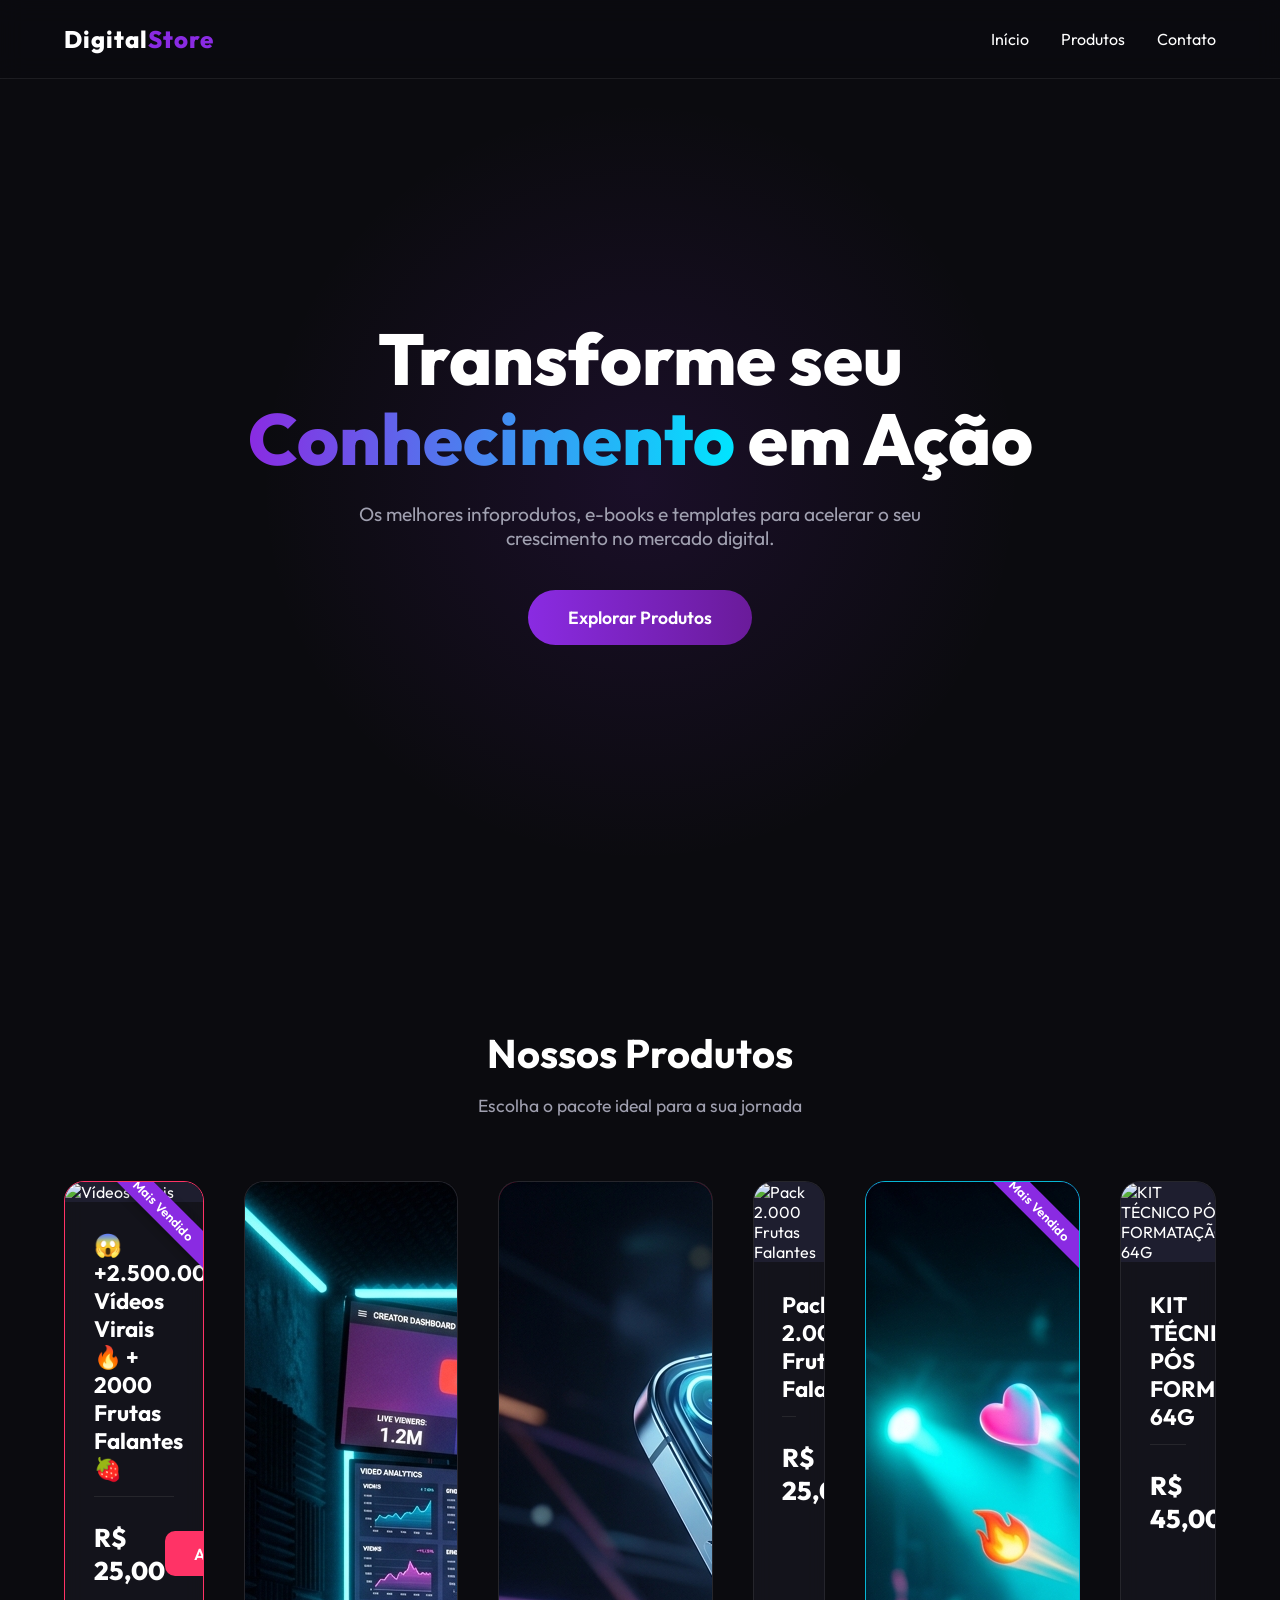
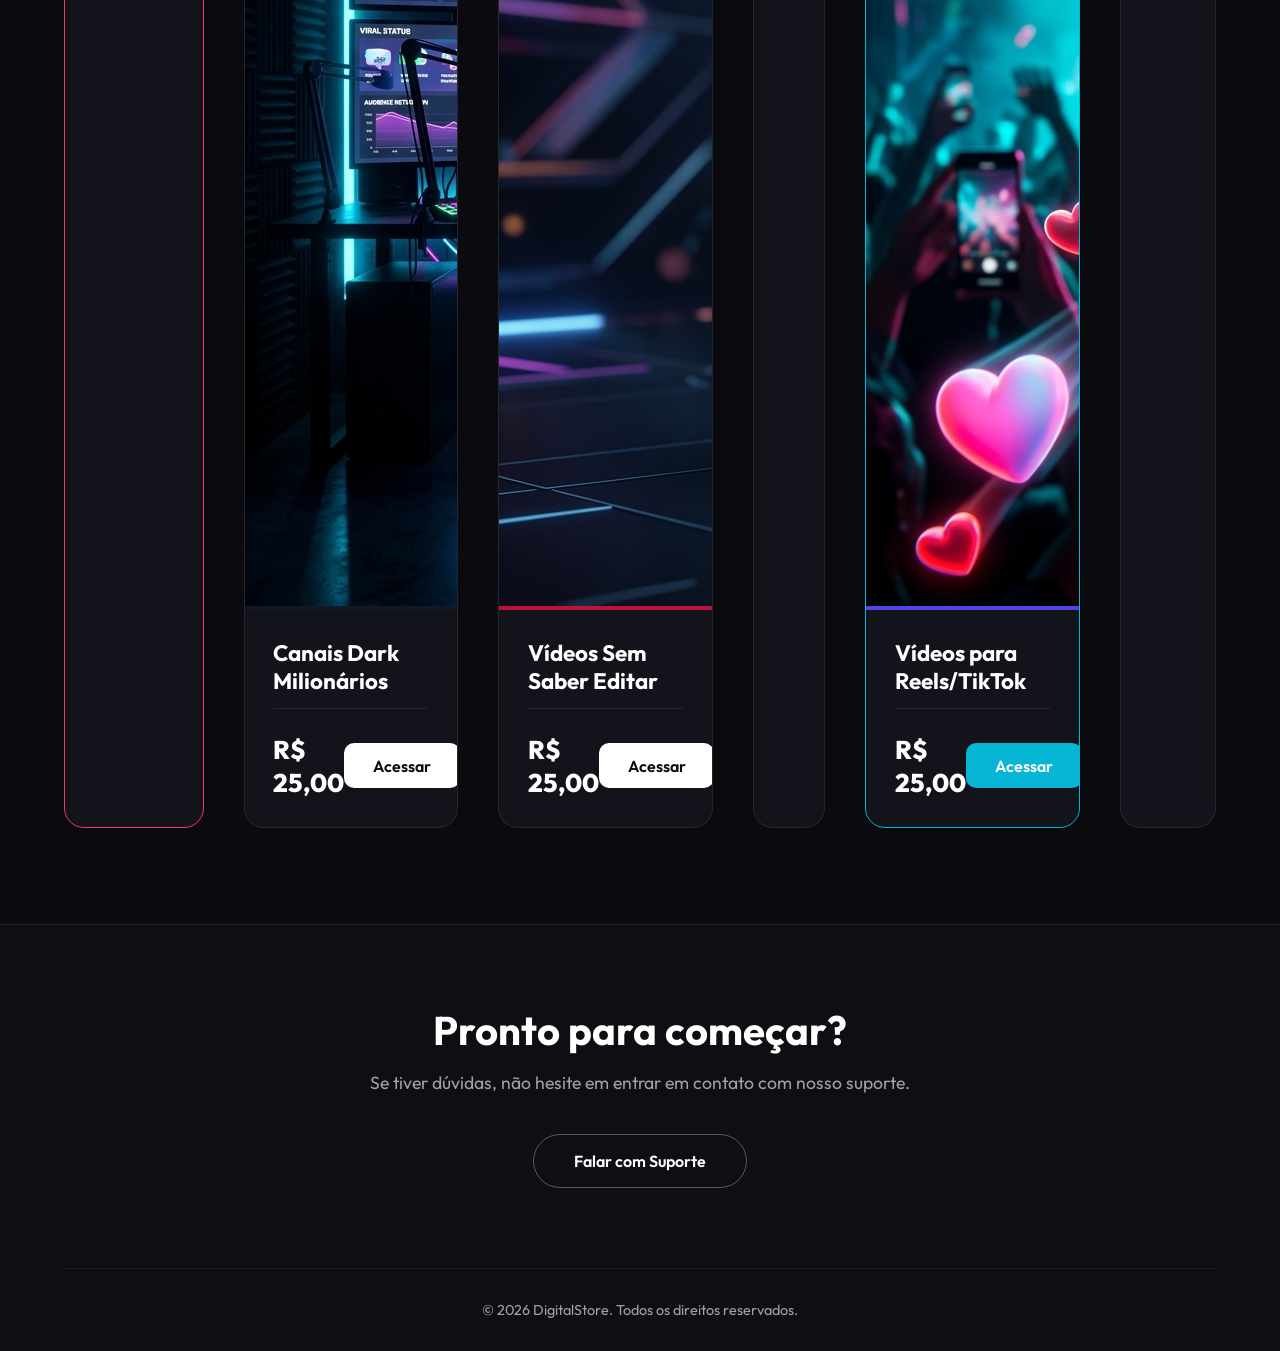
==== commit 0eb50772: "Add files via upload" ====
--- a/index.html
+++ b/index.html
@@ -33,106 +33,89 @@
             <p>Escolha o pacote ideal para a sua jornada</p>
         </div>
         <div class="product-grid" id="productGrid">
-
-            
-
-            <!-- Canais Dark -->
-            
-
-            <!-- Editor Rápido -->
-            
-
-            <!-- Frutas Falantes -->
-            
-
-            <!-- Vídeos Virais -->
-            
-
-            <!-- Add Product Card -->
-            
-
-
-
-
-        
-    <div class="product-card highlight-card" style="border-color: rgb(255, 51, 102); position: relative;">
-                
-                <div class="card-image" style="background-image: url(&quot;https://aws-assets.kiwify.com.br/E8faBqWnMOrjVd7/capa_kiwify_c0d62e7a7c0542979b25fb5e9e4b93ab.png&quot;); background-color: rgb(30, 30, 47);"></div>
+            <!-- Vídeos Virais – destaque -->
+            <div class="product-card highlight-card" style="border-color: rgb(255, 51, 102); position: relative;">
+                <div class="card-image-wrapper" style="background-color: #1e1e2f;">
+                    <img class="card-img" src="https://aws-assets.kiwify.com.br/E8faBqWnMOrjVd7/capa_kiwify_c0d62e7a7c0542979b25fb5e9e4b93ab.png" alt="Vídeos Virais">
+                </div>
                 <div class="card-content">
-                    <span class="badge" style="border-color: #ff3366; color: #ff3366; background: rgba(255, 51, 102, 0.1);">Vídeos Virais</span>
-                    <h3>😱 +de 2.500.000 Vídeos Virais🔥  [MEGA BÔNUS] +2000 videos de frutas falantes🍓</h3>
-                    <p>Mais de 2.000 vídeos virais prontos para uso em suas redes sociais + 2.000 novelinhas bônus.</p>
+                    <h3>😱 +2.500.000 Vídeos Virais 🔥 + 2000 Frutas Falantes 🍓</h3>
                     <div class="price-row">
                         <span class="price">R$ 25,00</span>
                         <button class="btn-buy" onclick="window.location.href='https://kiwify.app/rnDXVUX'" style="background: #ff3366; color: white;">Acessar</button>
                     </div>
                 </div>
             </div>
-<div class="product-card" style="position: relative;">
-                
-                <div class="card-image" style="background-image: url('assets/canais_dark_cover.png'); background-color: #111827;"></div>
+
+            <!-- Canais Dark -->
+            <div class="product-card" style="position: relative;">
+                <div class="card-image-wrapper" style="background-color: #111827;">
+                    <img class="card-img" src="assets/canais_dark_cover.png" alt="Canais Dark Milionários">
+                </div>
                 <div class="card-content">
-                    <span class="badge" style="border-color: #22c55e; color: #22c55e; background: rgba(34, 197, 94, 0.1);">Canais Dark</span>
                     <h3>Canais Dark Milionários</h3>
-                    <p>Fature em dólar sem mostrar o rosto com este pacote de clipes virais e animações.</p>
                     <div class="price-row">
                         <span class="price">R$ 25,00</span>
                         <button class="btn-buy" onclick="window.location.href='../../landpag%20virais/lp/canais-dark.html'">Acessar</button>
                     </div>
                 </div>
             </div>
-<div class="product-card" style="position: relative;">
-                
-                <div class="card-image" style="background-image: url('assets/editor_rapido_cover.png'); background-color: #be123c;"></div>
+
+            <!-- Editor Rápido -->
+            <div class="product-card" style="position: relative;">
+                <div class="card-image-wrapper" style="background-color: #be123c;">
+                    <img class="card-img" src="assets/editor_rapido_cover.png" alt="Vídeos Sem Saber Editar">
+                </div>
                 <div class="card-content">
-                    <span class="badge" style="border-color: #f43f5e; color: #f43f5e; background: rgba(244, 63, 94, 0.1);">Edição Rápida</span>
                     <h3>Vídeos Sem Saber Editar</h3>
-                    <p>Fundos dinâmicos perfeitos para você só colar seu texto e publicar. Poste 5 vídeos por dia!</p>
                     <div class="price-row">
                         <span class="price">R$ 25,00</span>
                         <button class="btn-buy" onclick="window.location.href='../../landpag%20virais/lp/editor-rapido.html'">Acessar</button>
                     </div>
                 </div>
             </div>
-<div class="product-card" style="position: relative;">
-                
-                <div class="card-image" style="background-image: url(&quot;https://cdn.dfg.com.br/itemimages/903624790-pack-20-mil-videos-virais-2-mil-videos-de-frutas-falant-M0A8.webp&quot;); background-color: rgb(30, 30, 47);"></div>
+
+            <!-- Frutas Falantes -->
+            <div class="product-card" style="position: relative;">
+                <div class="card-image-wrapper" style="background-color: #1e1e2f;">
+                    <img class="card-img" src="https://cdn.dfg.com.br/itemimages/903624790-pack-20-mil-videos-virais-2-mil-videos-de-frutas-falant-M0A8.webp" alt="Pack 2.000 Frutas Falantes">
+                </div>
                 <div class="card-content">
-                    <span class="badge" style="border-color: #f59e0b; color: #f59e0b; background: rgba(245, 158, 11, 0.1);">Frutas Falantes</span>
-                    <h3>Pack 2.000 Frutas</h3>
-                    <p>O nicho mais lucrativo: 2.000 vídeos prontos de frutas falantes para criar canais de humor.</p>
+                    <h3>Pack 2.000 Frutas Falantes</h3>
                     <div class="price-row">
                         <span class="price">R$ 25,00</span>
                         <button class="btn-buy" onclick="window.location.href='https://pay.kiwify.com.br/zMR40JN'">Acessar</button>
                     </div>
                 </div>
             </div>
-<div class="product-card highlight-card" style="border-color: rgb(6, 182, 212); position: relative;">
-                
-                <div class="card-image" style="background-image: url('assets/videos_virais_cover.png'); background-color: #4f46e5;"></div>
+
+            <!-- Vídeos para Reels/TikTok – destaque -->
+            <div class="product-card highlight-card" style="border-color: rgb(6, 182, 212); position: relative;">
+                <div class="card-image-wrapper" style="background-color: #4f46e5;">
+                    <img class="card-img" src="assets/videos_virais_cover.png" alt="Vídeos para Reels/TikTok">
+                </div>
                 <div class="card-content">
-                    <span class="badge" style="border-color: #06b6d4; color: #06b6d4; background: rgba(6, 182, 212, 0.1);">Retenção Extrema</span>
                     <h3>Vídeos para Reels/TikTok</h3>
-                    <p>Milhares de vídeos de alta retenção projetados para viralizar e crescer 10x mais rápido.</p>
                     <div class="price-row">
                         <span class="price">R$ 25,00</span>
                         <button class="btn-buy" onclick="window.location.href='../../landpag%20virais/lp/videos-virais.html'" style="background: #06b6d4; color: white;">Acessar</button>
                     </div>
                 </div>
             </div>
-<div class="product-card" style="position: relative;">
-            
-            <div class="card-image" style="background-image: url('https://aws-assets.kiwify.com.br/E8faBqWnMOrjVd7/kit_tecnico_box_3d_v2_e90578b5aa70494e9339776ed63b2547.png'); background-color: #1e1e2f; background-size: cover; background-position: center;"></div>
-            <div class="card-content">
-                <span class="badge highlight">Novo</span>
-                <h3>KIT TECNICO AUTOMÁTICO  PÓS FORMATAÇÃO 64G</h3>
-                <p>Produto adicionado manualmente.</p>
-                <div class="price-row">
-                    <span class="price">R$ 45</span>
-                    <button class="btn-buy" onclick="window.location.href='https://kiwify.app/vaafQyj'">Acessar</button>
+
+            <!-- KIT TÉCNICO -->
+            <div class="product-card" style="position: relative;">
+                <div class="card-image-wrapper" style="background-color: #1e1e2f;">
+                    <img class="card-img" src="https://aws-assets.kiwify.com.br/E8faBqWnMOrjVd7/kit_tecnico_box_3d_v2_e90578b5aa70494e9339776ed63b2547.png" alt="KIT TÉCNICO PÓS FORMATAÇÃO 64G">
+                </div>
+                <div class="card-content">
+                    <h3>KIT TÉCNICO PÓS FORMATAÇÃO 64G</h3>
+                    <div class="price-row">
+                        <span class="price">R$ 45,00</span>
+                        <button class="btn-buy" onclick="window.location.href='https://kiwify.app/vaafQyj'">Acessar</button>
+                    </div>
                 </div>
             </div>
-        </div>
         </div>
     </section>
 
--- a/styles.css
+++ b/styles.css
@@ -366,6 +366,14 @@
     .product-grid {
         grid-template-columns: 1fr;
     }
+
+    /* Mobile card background fix */
+    .product-card {
+        background: var(--bg-color); /* solid dark background */
+        border: 1px solid var(--glass-border);
+        backdrop-filter: none;
+        -webkit-backdrop-filter: none;
+    }
 }
 
 /* Add Product Card */
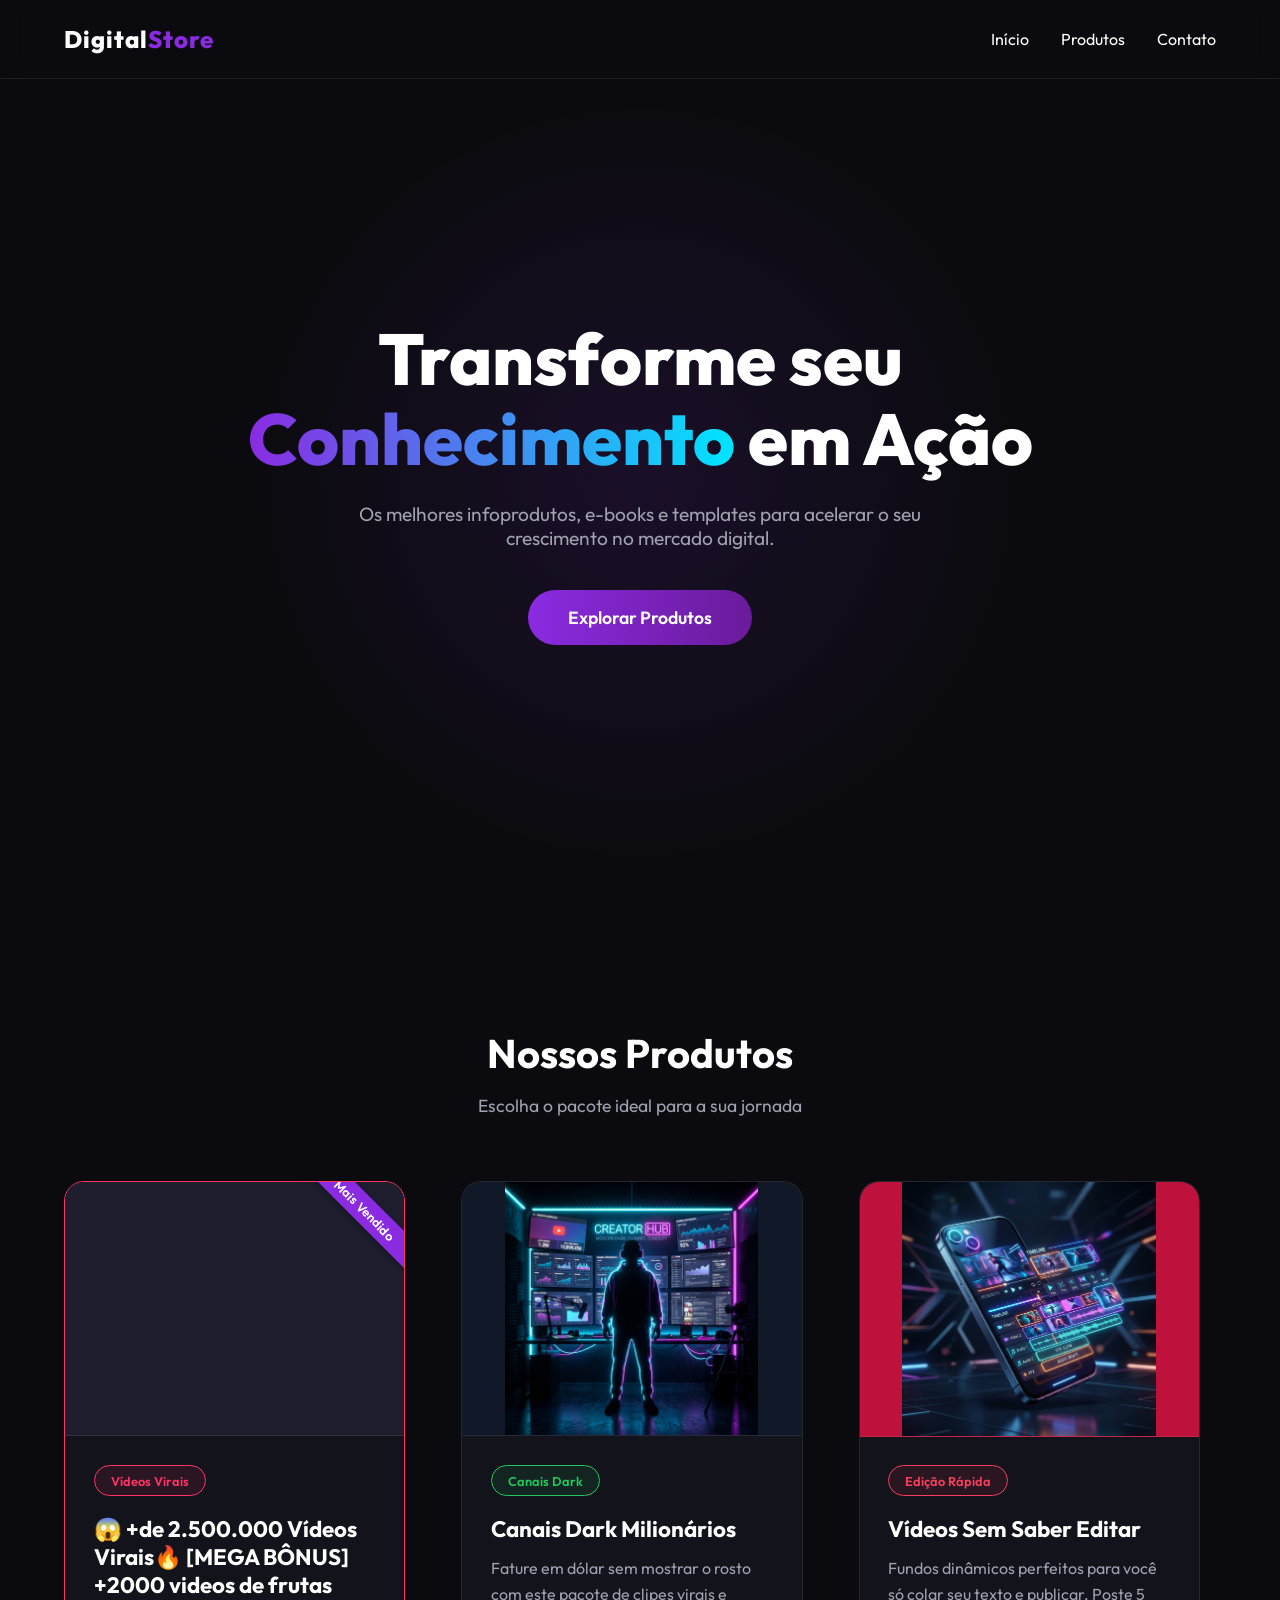
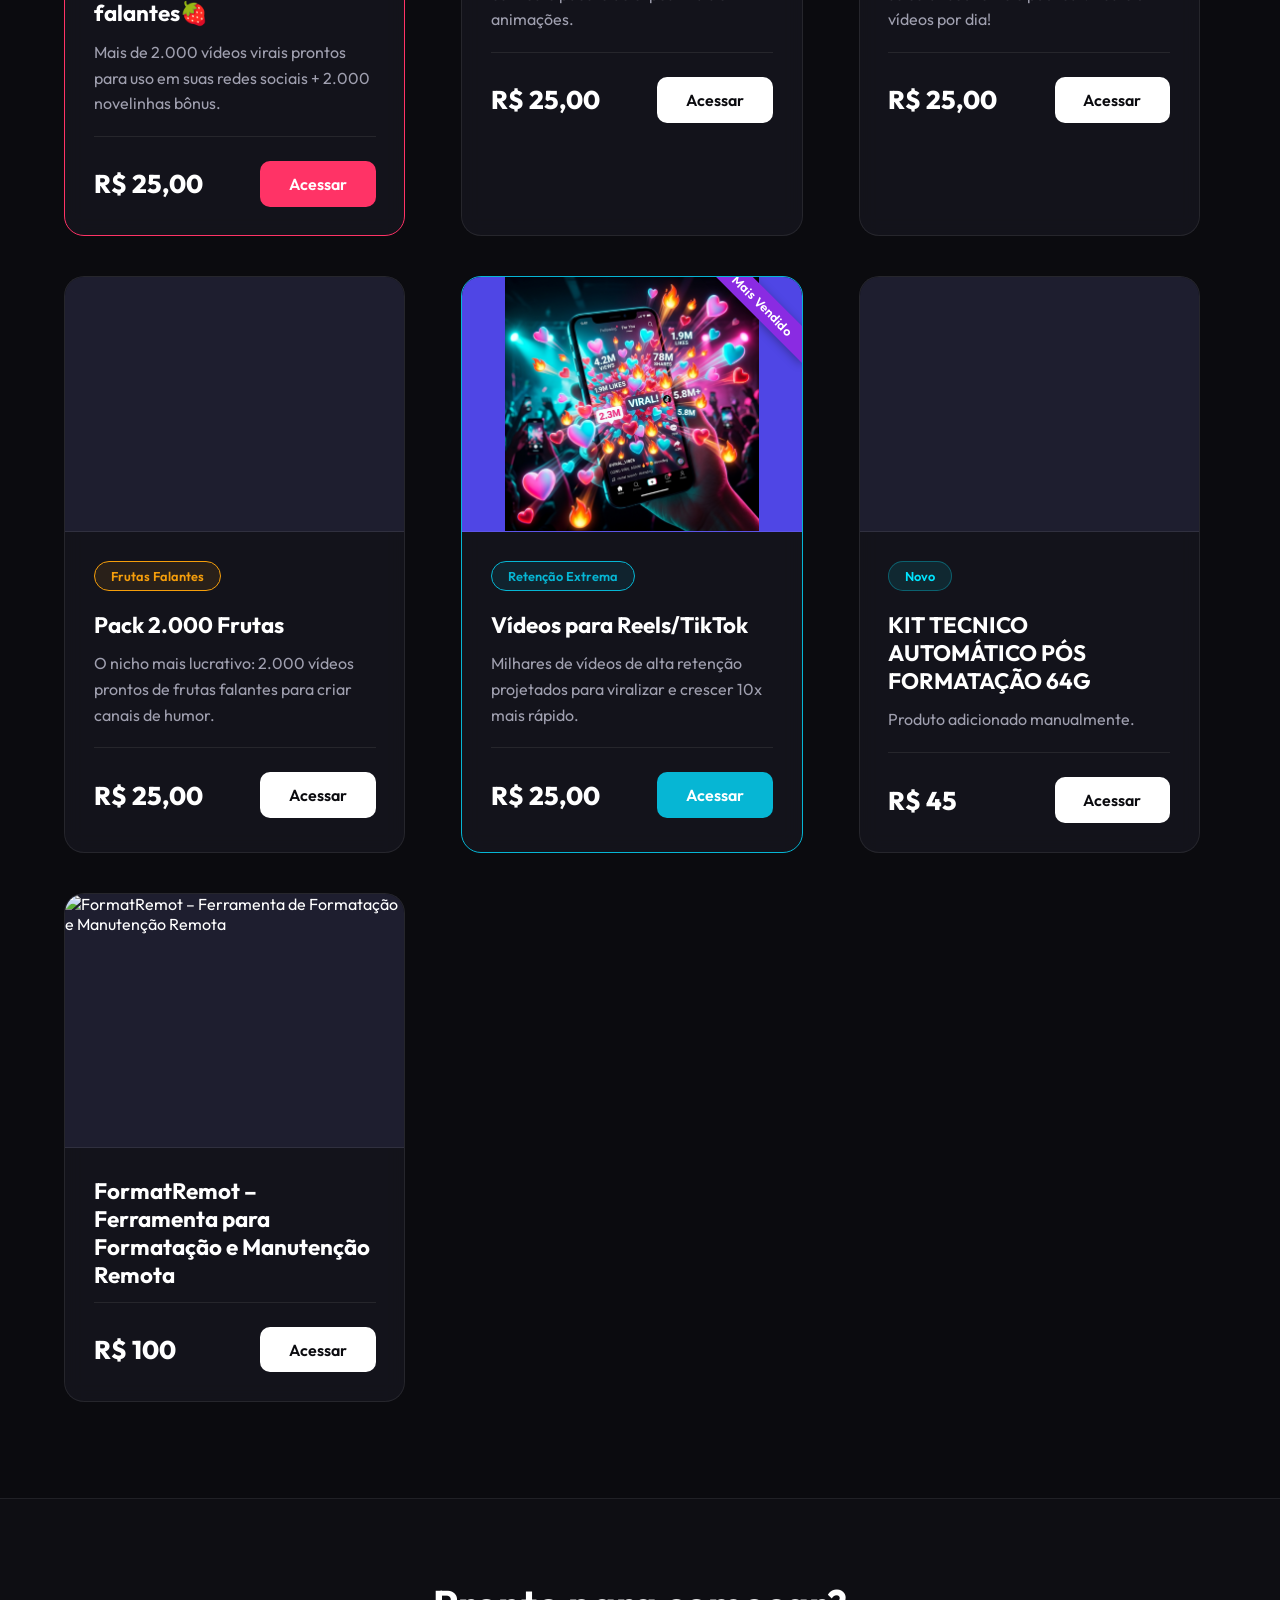
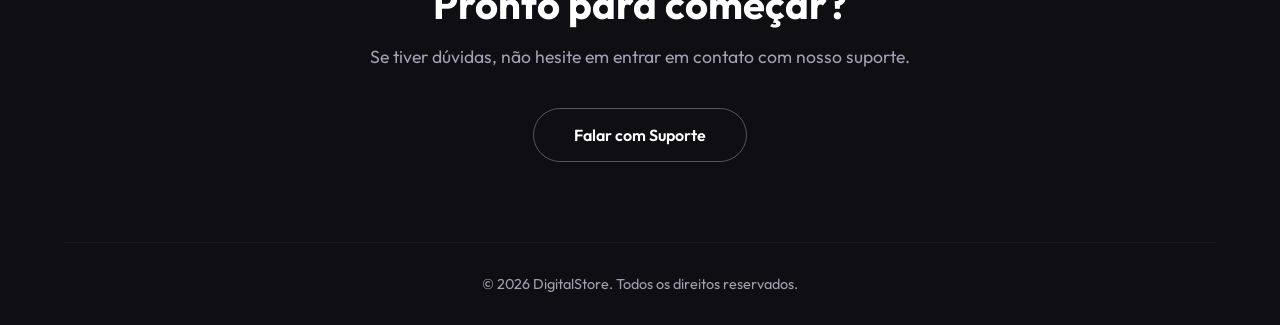
==== commit 8e28db59: "Add files via upload" ====
--- a/index.html
+++ b/index.html
@@ -33,89 +33,124 @@
             <p>Escolha o pacote ideal para a sua jornada</p>
         </div>
         <div class="product-grid" id="productGrid">
-            <!-- Vídeos Virais – destaque -->
-            <div class="product-card highlight-card" style="border-color: rgb(255, 51, 102); position: relative;">
-                <div class="card-image-wrapper" style="background-color: #1e1e2f;">
-                    <img class="card-img" src="https://aws-assets.kiwify.com.br/E8faBqWnMOrjVd7/capa_kiwify_c0d62e7a7c0542979b25fb5e9e4b93ab.png" alt="Vídeos Virais">
-                </div>
+
+            
+
+            <!-- Canais Dark -->
+            
+
+            <!-- Editor Rápido -->
+            
+
+            <!-- Frutas Falantes -->
+            
+
+            <!-- Vídeos Virais -->
+            
+
+            <!-- Add Product Card -->
+            
+
+
+
+
+        
+    
+
+
+
+
+<div class="product-card highlight-card" style="border-color: rgb(255, 51, 102); position: relative;">
+                
+                <div class="card-image" style="background-image: url(&quot;https://cdn.dfg.com.br/itemimages/939738905-pack-10-000-videos-virais-TD3Z.webp&quot;); background-color: rgb(30, 30, 47);"></div>
                 <div class="card-content">
-                    <h3>😱 +2.500.000 Vídeos Virais 🔥 + 2000 Frutas Falantes 🍓</h3>
+                    <span class="badge" style="border-color: #ff3366; color: #ff3366; background: rgba(255, 51, 102, 0.1);">Vídeos Virais</span>
+                    <h3>😱 +de 2.500.000 Vídeos Virais🔥 [MEGA BÔNUS] +2000 videos de frutas falantes🍓</h3>
+                    <p>Mais de 2.000 vídeos virais prontos para uso em suas redes sociais + 2.000 novelinhas bônus.</p>
                     <div class="price-row">
                         <span class="price">R$ 25,00</span>
                         <button class="btn-buy" onclick="window.location.href='https://kiwify.app/rnDXVUX'" style="background: #ff3366; color: white;">Acessar</button>
                     </div>
                 </div>
             </div>
-
-            <!-- Canais Dark -->
-            <div class="product-card" style="position: relative;">
-                <div class="card-image-wrapper" style="background-color: #111827;">
-                    <img class="card-img" src="assets/canais_dark_cover.png" alt="Canais Dark Milionários">
-                </div>
+<div class="product-card" style="position: relative;">
+                
+                <div class="card-image" style="background-image: url('assets/canais_dark_cover.png'); background-color: #111827;"></div>
                 <div class="card-content">
+                    <span class="badge" style="border-color: #22c55e; color: #22c55e; background: rgba(34, 197, 94, 0.1);">Canais Dark</span>
                     <h3>Canais Dark Milionários</h3>
+                    <p>Fature em dólar sem mostrar o rosto com este pacote de clipes virais e animações.</p>
                     <div class="price-row">
                         <span class="price">R$ 25,00</span>
                         <button class="btn-buy" onclick="window.location.href='../../landpag%20virais/lp/canais-dark.html'">Acessar</button>
                     </div>
                 </div>
             </div>
-
-            <!-- Editor Rápido -->
-            <div class="product-card" style="position: relative;">
-                <div class="card-image-wrapper" style="background-color: #be123c;">
-                    <img class="card-img" src="assets/editor_rapido_cover.png" alt="Vídeos Sem Saber Editar">
-                </div>
+<div class="product-card" style="position: relative;">
+                
+                <div class="card-image" style="background-image: url('assets/editor_rapido_cover.png'); background-color: #be123c;"></div>
                 <div class="card-content">
+                    <span class="badge" style="border-color: #f43f5e; color: #f43f5e; background: rgba(244, 63, 94, 0.1);">Edição Rápida</span>
                     <h3>Vídeos Sem Saber Editar</h3>
+                    <p>Fundos dinâmicos perfeitos para você só colar seu texto e publicar. Poste 5 vídeos por dia!</p>
                     <div class="price-row">
                         <span class="price">R$ 25,00</span>
                         <button class="btn-buy" onclick="window.location.href='../../landpag%20virais/lp/editor-rapido.html'">Acessar</button>
                     </div>
                 </div>
             </div>
-
-            <!-- Frutas Falantes -->
-            <div class="product-card" style="position: relative;">
-                <div class="card-image-wrapper" style="background-color: #1e1e2f;">
-                    <img class="card-img" src="https://cdn.dfg.com.br/itemimages/903624790-pack-20-mil-videos-virais-2-mil-videos-de-frutas-falant-M0A8.webp" alt="Pack 2.000 Frutas Falantes">
-                </div>
+<div class="product-card" style="position: relative;">
+                
+                <div class="card-image" style="background-image: url(&quot;https://cdn.dfg.com.br/itemimages/903624790-pack-20-mil-videos-virais-2-mil-videos-de-frutas-falant-M0A8.webp&quot;); background-color: rgb(30, 30, 47);"></div>
                 <div class="card-content">
-                    <h3>Pack 2.000 Frutas Falantes</h3>
+                    <span class="badge" style="border-color: #f59e0b; color: #f59e0b; background: rgba(245, 158, 11, 0.1);">Frutas Falantes</span>
+                    <h3>Pack 2.000 Frutas</h3>
+                    <p>O nicho mais lucrativo: 2.000 vídeos prontos de frutas falantes para criar canais de humor.</p>
                     <div class="price-row">
                         <span class="price">R$ 25,00</span>
                         <button class="btn-buy" onclick="window.location.href='https://pay.kiwify.com.br/zMR40JN'">Acessar</button>
                     </div>
                 </div>
             </div>
-
-            <!-- Vídeos para Reels/TikTok – destaque -->
-            <div class="product-card highlight-card" style="border-color: rgb(6, 182, 212); position: relative;">
-                <div class="card-image-wrapper" style="background-color: #4f46e5;">
-                    <img class="card-img" src="assets/videos_virais_cover.png" alt="Vídeos para Reels/TikTok">
-                </div>
+<div class="product-card highlight-card" style="border-color: rgb(6, 182, 212); position: relative;">
+                
+                <div class="card-image" style="background-image: url('assets/videos_virais_cover.png'); background-color: #4f46e5;"></div>
                 <div class="card-content">
+                    <span class="badge" style="border-color: #06b6d4; color: #06b6d4; background: rgba(6, 182, 212, 0.1);">Retenção Extrema</span>
                     <h3>Vídeos para Reels/TikTok</h3>
+                    <p>Milhares de vídeos de alta retenção projetados para viralizar e crescer 10x mais rápido.</p>
                     <div class="price-row">
                         <span class="price">R$ 25,00</span>
                         <button class="btn-buy" onclick="window.location.href='../../landpag%20virais/lp/videos-virais.html'" style="background: #06b6d4; color: white;">Acessar</button>
                     </div>
                 </div>
             </div>
-
-            <!-- KIT TÉCNICO -->
-            <div class="product-card" style="position: relative;">
-                <div class="card-image-wrapper" style="background-color: #1e1e2f;">
-                    <img class="card-img" src="https://aws-assets.kiwify.com.br/E8faBqWnMOrjVd7/kit_tecnico_box_3d_v2_e90578b5aa70494e9339776ed63b2547.png" alt="KIT TÉCNICO PÓS FORMATAÇÃO 64G">
-                </div>
-                <div class="card-content">
-                    <h3>KIT TÉCNICO PÓS FORMATAÇÃO 64G</h3>
-                    <div class="price-row">
-                        <span class="price">R$ 45,00</span>
-                        <button class="btn-buy" onclick="window.location.href='https://kiwify.app/vaafQyj'">Acessar</button>
-                    </div>
+<div class="product-card" style="position: relative;">
+            
+            <div class="card-image" style="background-image: url('https://aws-assets.kiwify.com.br/E8faBqWnMOrjVd7/kit_tecnico_box_3d_v2_e90578b5aa70494e9339776ed63b2547.png'); background-color: #1e1e2f; background-size: cover; background-position: center;"></div>
+            <div class="card-content">
+                <span class="badge highlight">Novo</span>
+                <h3>KIT TECNICO AUTOMÁTICO  PÓS FORMATAÇÃO 64G</h3>
+                <p>Produto adicionado manualmente.</p>
+                <div class="price-row">
+                    <span class="price">R$ 45</span>
+                    <button class="btn-buy" onclick="window.location.href='https://kiwify.app/vaafQyj'">Acessar</button>
                 </div>
             </div>
+        </div>
+<div class="product-card" style="position: relative;">
+            
+            <div class="card-image-wrapper" style="background-color: #1e1e2f;">
+                <img class="card-img" src="https://aws-assets.kiwify.com.br/E8faBqWnMOrjVd7/e1fce1a0-a1db-4edd-93fd-fe1c225476ce_5acac6e76caa4324810f3e27e5d48120.png" alt="FormatRemot – Ferramenta de Formatação e Manutenção Remota">
+            </div>
+            <div class="card-content">
+                <h3>FormatRemot – Ferramenta para Formatação e Manutenção Remota</h3>
+                <div class="price-row">
+                    <span class="price">R$ 100</span>
+                    <button class="btn-buy" onclick="window.location.href='https://kiwify.app/q8fvQEO'">Acessar</button>
+                </div>
+            </div>
+        </div>
         </div>
     </section>
 
--- a/styles.css
+++ b/styles.css
@@ -160,12 +160,13 @@
 }
 
 .product-grid {
-    display: flex;
-    flex-wrap: nowrap;
-    overflow-x: auto;
+    display: grid;
+    grid-template-columns: repeat(auto-fit, minmax(320px, 1fr));
     gap: 2.5rem;
+    max-width: 1200px;
     margin: 0 auto;
 }
+
 
 .product-card {
     background: var(--surface-color);
@@ -175,7 +176,11 @@
     backdrop-filter: blur(10px);
     -webkit-backdrop-filter: blur(10px);
     transition: transform 0.3s ease, border-color 0.3s ease, box-shadow 0.3s ease;
-}
+    flex: 0 0 auto; /* prevent shrinking */
+    min-width: 300px; /* ensure enough width for image & text */
+    margin-right: 1rem; /* spacing between cards */
+}
+
 
 .product-card:hover {
     transform: translateY(-10px);
@@ -203,23 +208,39 @@
     box-shadow: 0 2px 10px rgba(0,0,0,0.3);
 }
 
+.card-image-wrapper {
+    width: 100%;
+    aspect-ratio: 4 / 3;
+    background: #0e0e1a;
+    display: flex;
+    align-items: center;
+    justify-content: center;
+    overflow: hidden;
+    position: relative;
+    border-bottom: 1px solid var(--glass-border);
+}
+
+.card-img {
+    width: 100%;
+    height: 100%;
+    object-fit: contain;
+    display: block;
+    transition: transform 0.4s ease;
+}
+
+.product-card:hover .card-img {
+    transform: scale(1.04);
+}
+
+/* Legacy fallback for dynamically-added cards */
 .card-image {
-    height: 220px;
-    background-size: cover;
+    width: 100%;
+    aspect-ratio: 4 / 3;
+    background-size: contain;
     background-position: center;
-    position: relative;
-}
-
-.ebook-bg { background: linear-gradient(135deg, #1e1e2f, #2d2d44); }
-.course-bg { background: linear-gradient(135deg, #2d1b4e, #4c2b82); }
-.template-bg { background: linear-gradient(135deg, #0f3d3d, #1a6666); }
-
-/* Decorate the empty images with icons or patterns if desired */
-.card-image::after {
-    content: "";
-    position: absolute;
-    top: 0; left: 0; right: 0; bottom: 0;
-    background: radial-gradient(circle at top right, rgba(255,255,255,0.1), transparent);
+    background-repeat: no-repeat;
+    background-color: #0e0e1a;
+    border-bottom: 1px solid var(--glass-border);
 }
 
 .card-content {
@@ -253,8 +274,7 @@
     color: var(--text-muted);
     font-size: 1rem;
     line-height: 1.6;
-    margin-bottom: 2rem;
-    min-height: 75px;
+    margin-bottom: 1.2rem;
 }
 
 .price-row {
@@ -369,10 +389,23 @@
 
     /* Mobile card background fix */
     .product-card {
-        background: var(--bg-color); /* solid dark background */
+        background: var(--bg-color);
         border: 1px solid var(--glass-border);
         backdrop-filter: none;
         -webkit-backdrop-filter: none;
+        min-width: 100%;
+        width: 100%;
+        margin-right: 0;
+        flex: none;
+    }
+
+    /* Images stay contained on tablet */
+    .card-image-wrapper,
+    .card-image {
+        aspect-ratio: 4 / 3;
+        background-size: contain;
+        background-position: center;
+        background-repeat: no-repeat;
     }
 }
 
@@ -521,6 +554,15 @@
   .product-card {
     margin: 0 auto;
   }
+
+  /* Images stay contained on small screens */
+  .card-image-wrapper,
+  .card-image {
+    aspect-ratio: 4 / 3;
+    background-size: contain;
+    background-position: center;
+    background-repeat: no-repeat;
+  }
   .card-content h3 {
     font-size: 1.2rem;
   }
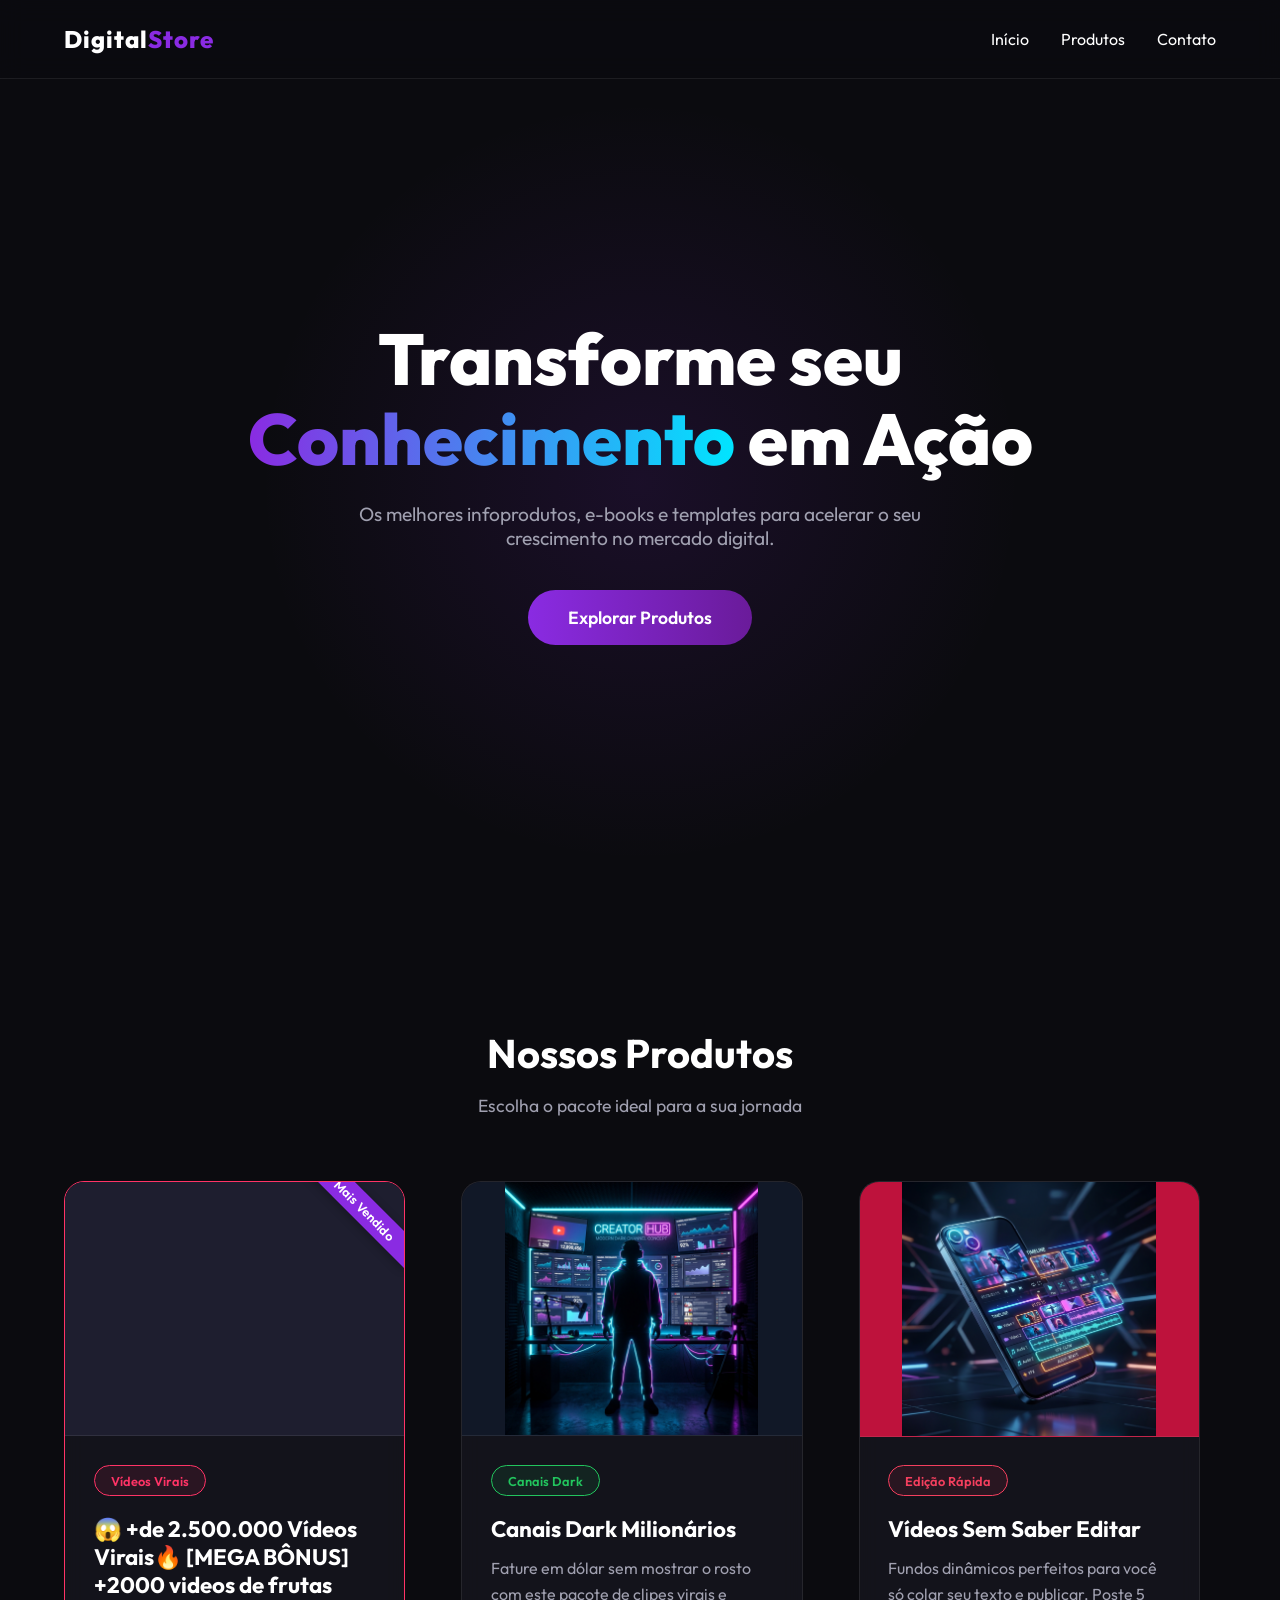
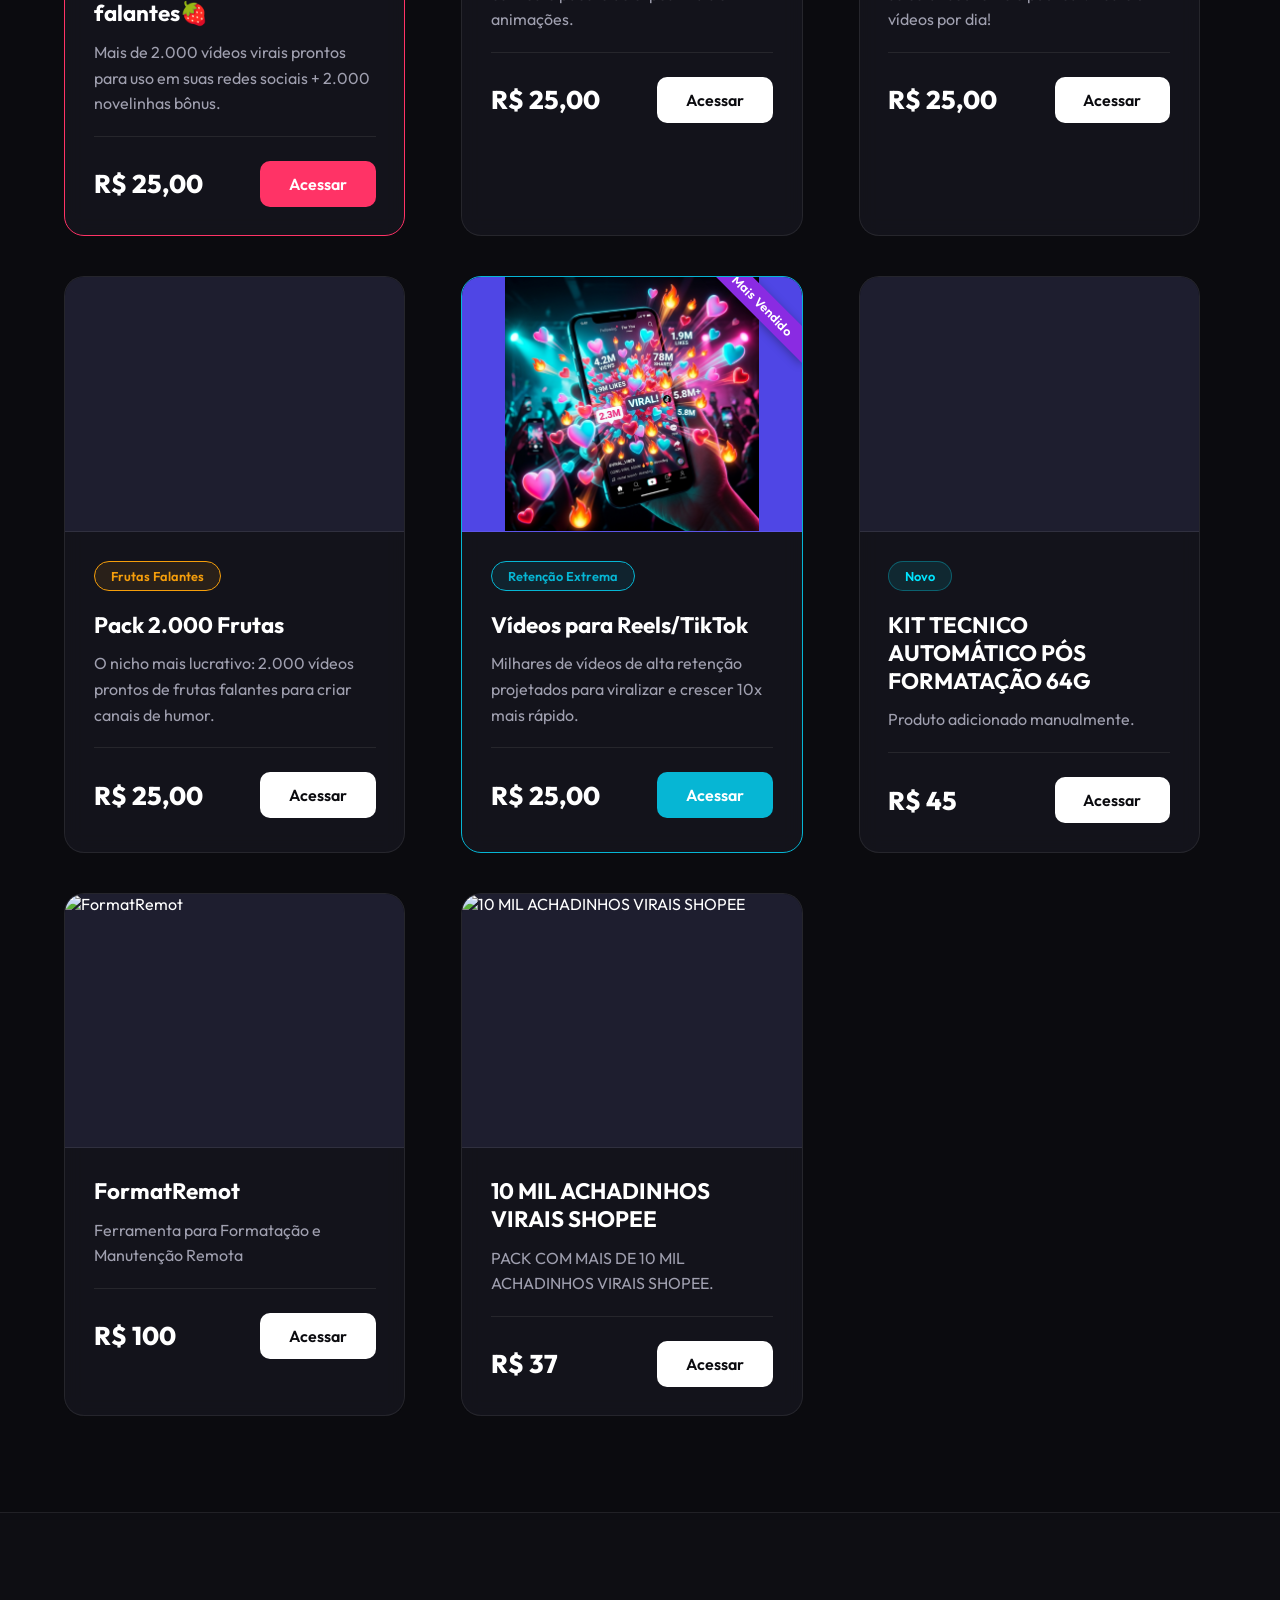
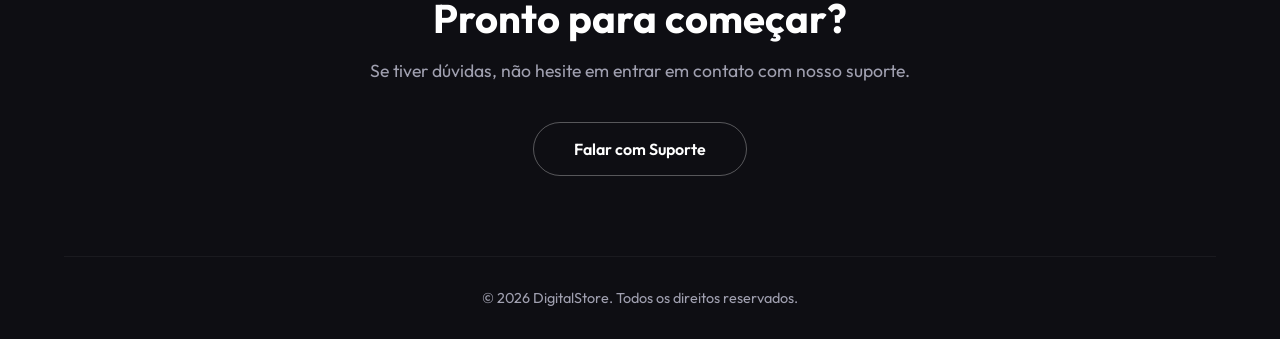
==== commit aa0c0fbd: "Add files via upload" ====
--- a/index.html
+++ b/index.html
@@ -62,10 +62,10 @@
 
 <div class="product-card highlight-card" style="border-color: rgb(255, 51, 102); position: relative;">
                 
-                <div class="card-image" style="background-image: url(&quot;https://cdn.dfg.com.br/itemimages/939738905-pack-10-000-videos-virais-TD3Z.webp&quot;); background-color: rgb(30, 30, 47);"></div>
+                <div class="card-image" style="background-image: url(&quot;https://aws-assets.kiwify.com.br/E8faBqWnMOrjVd7/capa_kiwify_c0d62e7a7c0542979b25fb5e9e4b93ab.png&quot;); background-color: rgb(30, 30, 47);"></div>
                 <div class="card-content">
                     <span class="badge" style="border-color: #ff3366; color: #ff3366; background: rgba(255, 51, 102, 0.1);">Vídeos Virais</span>
-                    <h3>😱 +de 2.500.000 Vídeos Virais🔥 [MEGA BÔNUS] +2000 videos de frutas falantes🍓</h3>
+                    <h3>😱 +de 2.500.000 Vídeos Virais🔥  [MEGA BÔNUS] +2000 videos de frutas falantes🍓</h3>
                     <p>Mais de 2.000 vídeos virais prontos para uso em suas redes sociais + 2.000 novelinhas bônus.</p>
                     <div class="price-row">
                         <span class="price">R$ 25,00</span>
@@ -141,13 +141,28 @@
 <div class="product-card" style="position: relative;">
             
             <div class="card-image-wrapper" style="background-color: #1e1e2f;">
-                <img class="card-img" src="https://aws-assets.kiwify.com.br/E8faBqWnMOrjVd7/e1fce1a0-a1db-4edd-93fd-fe1c225476ce_5acac6e76caa4324810f3e27e5d48120.png" alt="FormatRemot – Ferramenta de Formatação e Manutenção Remota">
+                <img class="card-img" src="https://aws-assets.kiwify.com.br/E8faBqWnMOrjVd7/e1fce1a0-a1db-4edd-93fd-fe1c225476ce_5acac6e76caa4324810f3e27e5d48120.png" alt="FormatRemot ">
             </div>
             <div class="card-content">
-                <h3>FormatRemot – Ferramenta para Formatação e Manutenção Remota</h3>
+                <h3>FormatRemot </h3>
+                <p>Ferramenta para Formatação e Manutenção Remota</p>
                 <div class="price-row">
                     <span class="price">R$ 100</span>
-                    <button class="btn-buy" onclick="window.location.href='https://kiwify.app/q8fvQEO'">Acessar</button>
+                    <button class="btn-buy" onclick="window.location.href='https://uanderson-ux.github.io/formatremot-landing/#demo-full&amp;product_id=90488f50-0964-11f1-88d8-a782f85e01a7'">Acessar</button>
+                </div>
+            </div>
+        </div>
+<div class="product-card" style="position: relative;">
+            
+            <div class="card-image-wrapper" style="background-color: #1e1e2f;">
+                <img class="card-img" src="https://cdn.dfg.com.br/itemimages/997475057-pack-2-7k-videos-de-achadinhos-shopee-links-organizado-CJEY.webp" alt="10 MIL ACHADINHOS VIRAIS SHOPEE">
+            </div>
+            <div class="card-content">
+                <h3>10 MIL ACHADINHOS VIRAIS SHOPEE</h3>
+                <p>PACK COM MAIS DE 10 MIL ACHADINHOS VIRAIS SHOPEE.</p>
+                <div class="price-row">
+                    <span class="price">R$ 37</span>
+                    <button class="btn-buy" onclick="window.location.href='https://kiwify.app/f6ROblp?afid=8I5Q7cMC'">Acessar</button>
                 </div>
             </div>
         </div>
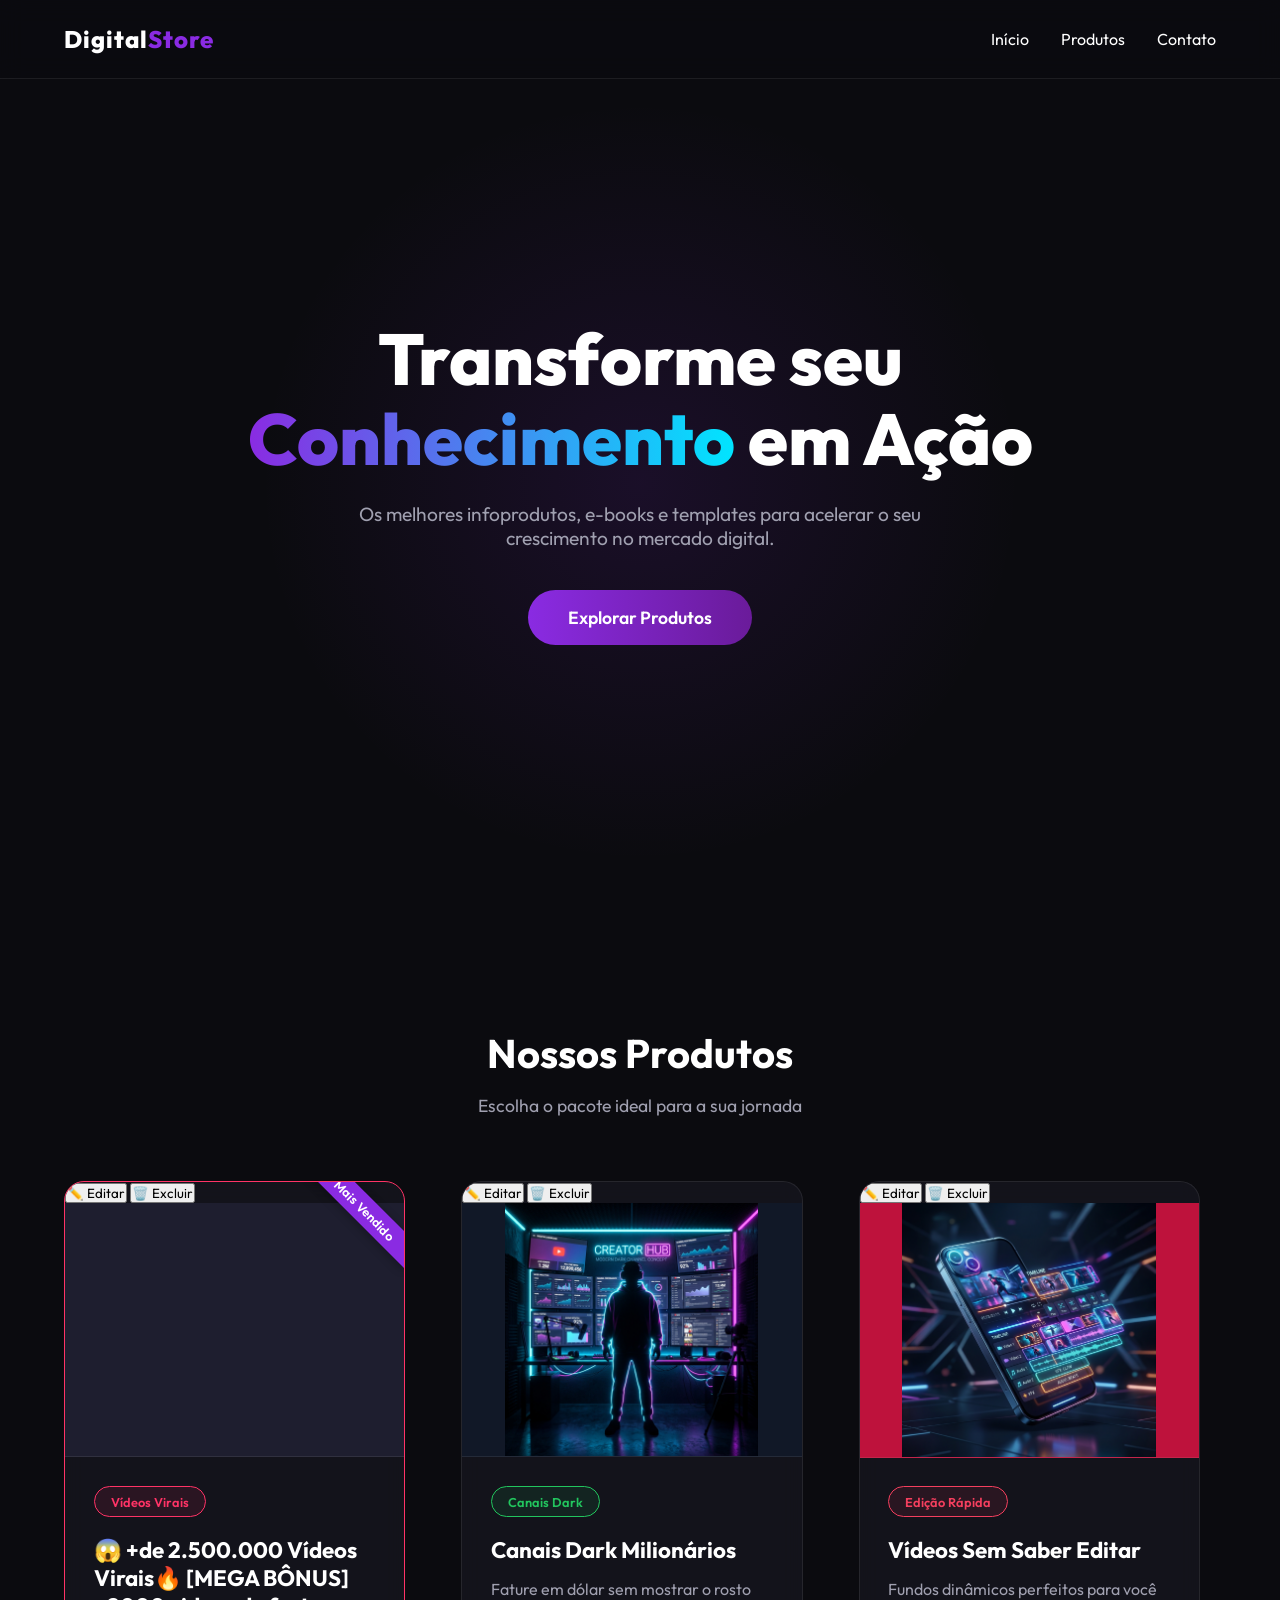
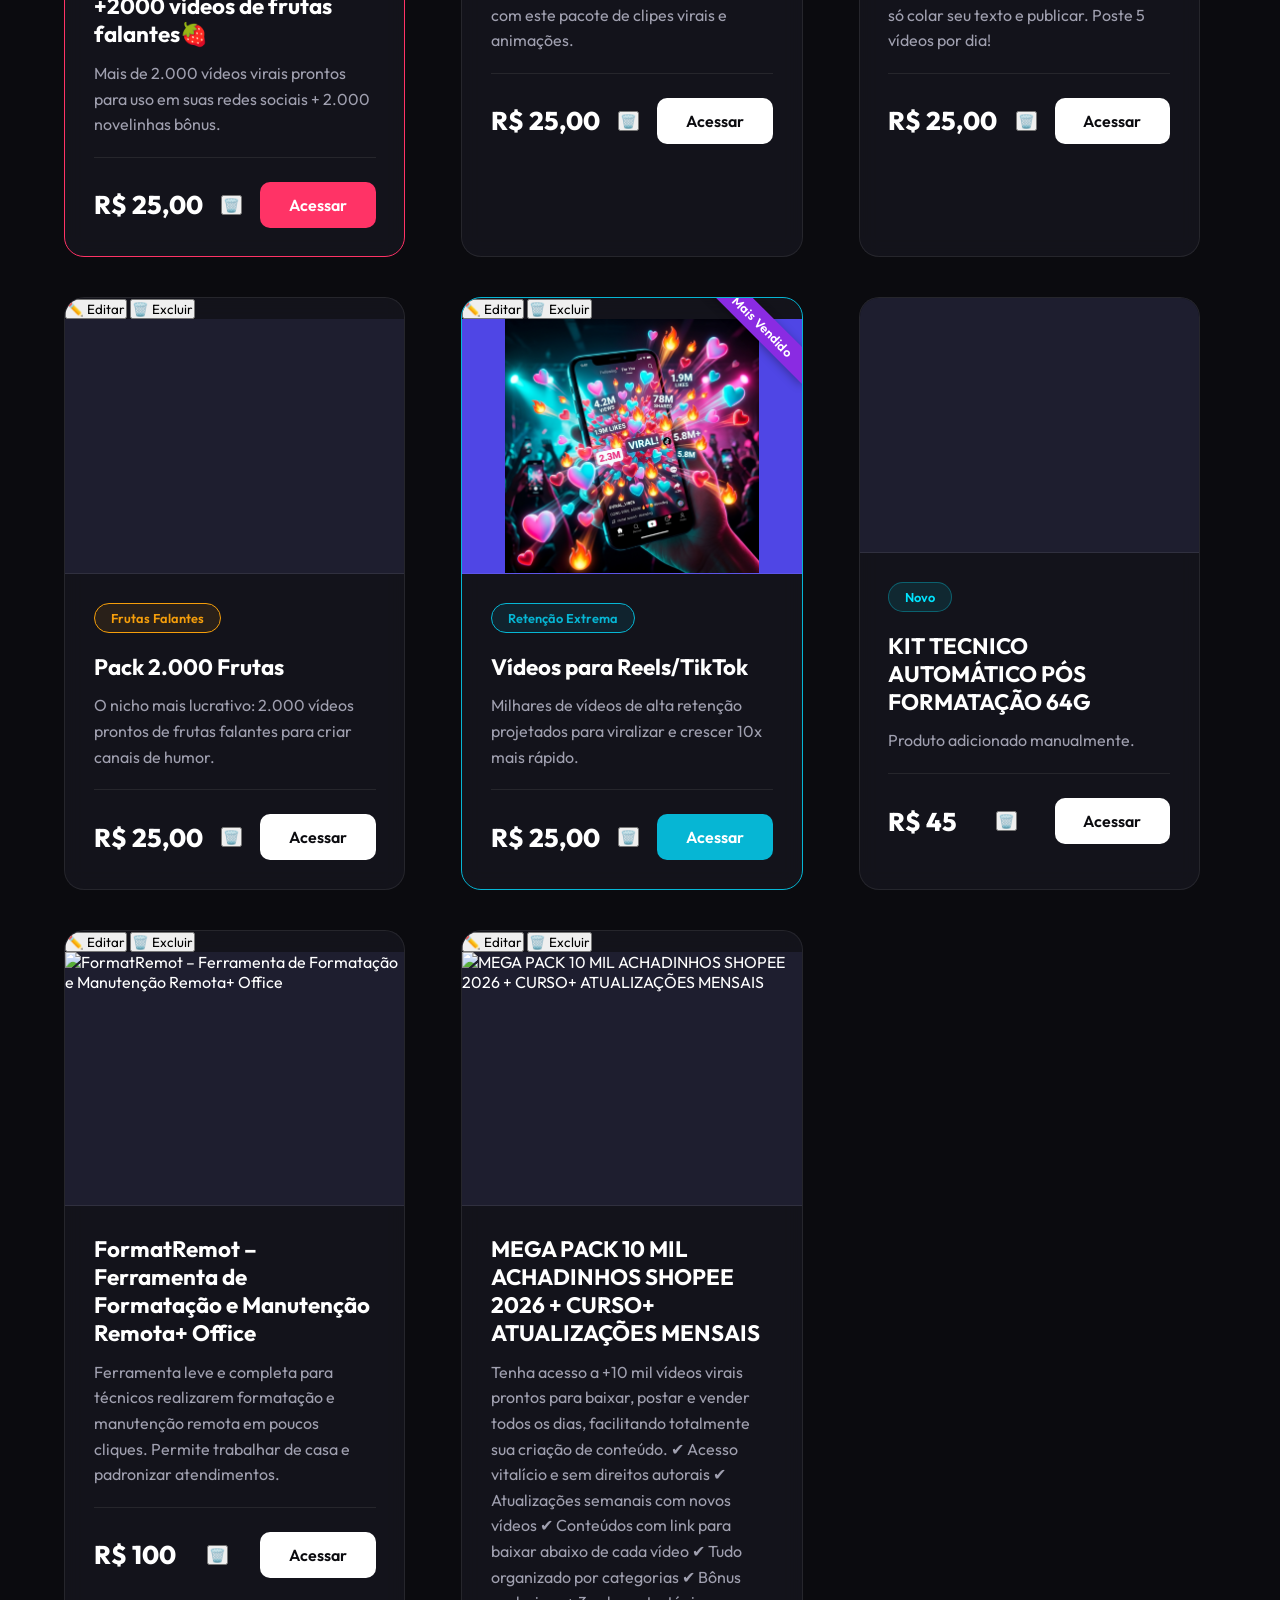
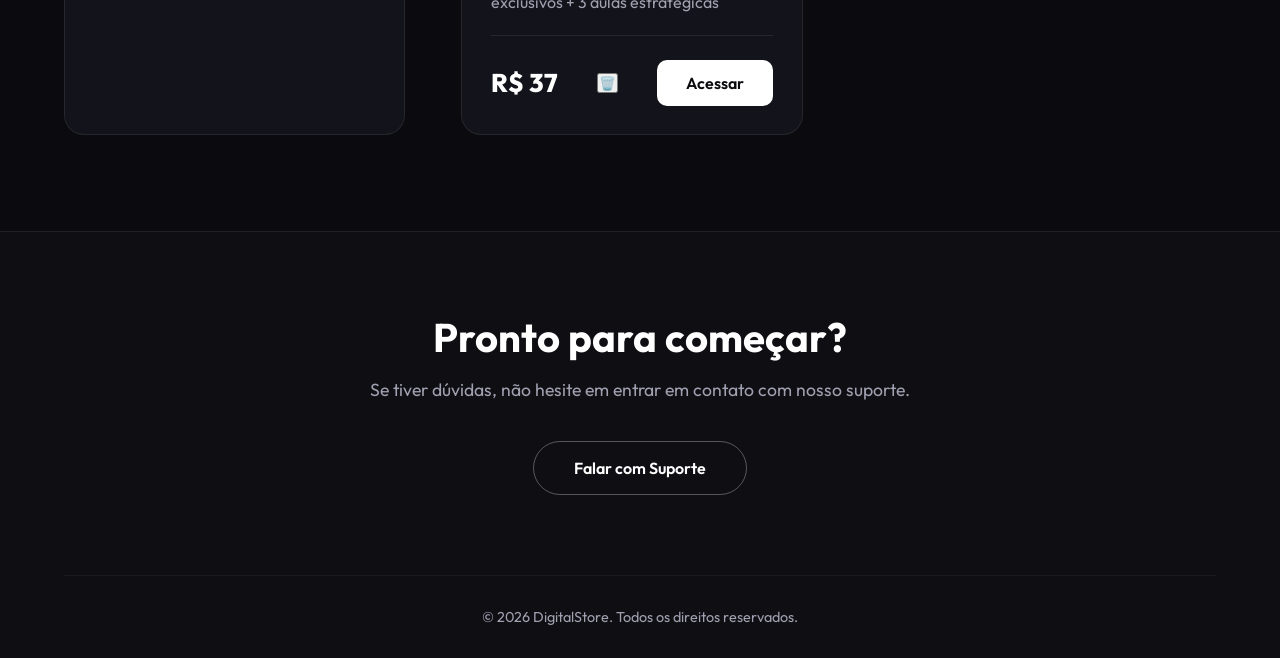
==== commit df1dd908: "Add files via upload" ====
--- a/index.html
+++ b/index.html
@@ -55,13 +55,14 @@
 
 
         
-    
-
-
-
-
-<div class="product-card highlight-card" style="border-color: rgb(255, 51, 102); position: relative;">
-                
+    <div class="product-card highlight-card" style="border-color: rgb(255, 51, 102); position: relative;">
+                <div class="card-options">
+                    
+                    <div class="card-dropdown">
+                        <button class="card-dropdown-item" onclick="editProduct(this, event)">✏️ Editar</button>
+                        <button class="card-dropdown-item delete-option" onclick="deleteProduct(this, event)">🗑️ Excluir</button>
+                    </div>
+                </div>
                 <div class="card-image" style="background-image: url(&quot;https://aws-assets.kiwify.com.br/E8faBqWnMOrjVd7/capa_kiwify_c0d62e7a7c0542979b25fb5e9e4b93ab.png&quot;); background-color: rgb(30, 30, 47);"></div>
                 <div class="card-content">
                     <span class="badge" style="border-color: #ff3366; color: #ff3366; background: rgba(255, 51, 102, 0.1);">Vídeos Virais</span>
@@ -69,12 +70,19 @@
                     <p>Mais de 2.000 vídeos virais prontos para uso em suas redes sociais + 2.000 novelinhas bônus.</p>
                     <div class="price-row">
                         <span class="price">R$ 25,00</span>
+                        <button class="btn-delete-direct" onclick="deleteProduct(this, event)" title="Excluir produto">🗑️</button>
                         <button class="btn-buy" onclick="window.location.href='https://kiwify.app/rnDXVUX'" style="background: #ff3366; color: white;">Acessar</button>
                     </div>
                 </div>
             </div>
 <div class="product-card" style="position: relative;">
-                
+                <div class="card-options">
+                    
+                    <div class="card-dropdown">
+                        <button class="card-dropdown-item" onclick="editProduct(this, event)">✏️ Editar</button>
+                        <button class="card-dropdown-item delete-option" onclick="deleteProduct(this, event)">🗑️ Excluir</button>
+                    </div>
+                </div>
                 <div class="card-image" style="background-image: url('assets/canais_dark_cover.png'); background-color: #111827;"></div>
                 <div class="card-content">
                     <span class="badge" style="border-color: #22c55e; color: #22c55e; background: rgba(34, 197, 94, 0.1);">Canais Dark</span>
@@ -82,12 +90,19 @@
                     <p>Fature em dólar sem mostrar o rosto com este pacote de clipes virais e animações.</p>
                     <div class="price-row">
                         <span class="price">R$ 25,00</span>
+                        <button class="btn-delete-direct" onclick="deleteProduct(this, event)" title="Excluir produto">🗑️</button>
                         <button class="btn-buy" onclick="window.location.href='../../landpag%20virais/lp/canais-dark.html'">Acessar</button>
                     </div>
                 </div>
             </div>
 <div class="product-card" style="position: relative;">
-                
+                <div class="card-options">
+                    
+                    <div class="card-dropdown">
+                        <button class="card-dropdown-item" onclick="editProduct(this, event)">✏️ Editar</button>
+                        <button class="card-dropdown-item delete-option" onclick="deleteProduct(this, event)">🗑️ Excluir</button>
+                    </div>
+                </div>
                 <div class="card-image" style="background-image: url('assets/editor_rapido_cover.png'); background-color: #be123c;"></div>
                 <div class="card-content">
                     <span class="badge" style="border-color: #f43f5e; color: #f43f5e; background: rgba(244, 63, 94, 0.1);">Edição Rápida</span>
@@ -95,12 +110,19 @@
                     <p>Fundos dinâmicos perfeitos para você só colar seu texto e publicar. Poste 5 vídeos por dia!</p>
                     <div class="price-row">
                         <span class="price">R$ 25,00</span>
+                        <button class="btn-delete-direct" onclick="deleteProduct(this, event)" title="Excluir produto">🗑️</button>
                         <button class="btn-buy" onclick="window.location.href='../../landpag%20virais/lp/editor-rapido.html'">Acessar</button>
                     </div>
                 </div>
             </div>
 <div class="product-card" style="position: relative;">
-                
+                <div class="card-options">
+                    
+                    <div class="card-dropdown">
+                        <button class="card-dropdown-item" onclick="editProduct(this, event)">✏️ Editar</button>
+                        <button class="card-dropdown-item delete-option" onclick="deleteProduct(this, event)">🗑️ Excluir</button>
+                    </div>
+                </div>
                 <div class="card-image" style="background-image: url(&quot;https://cdn.dfg.com.br/itemimages/903624790-pack-20-mil-videos-virais-2-mil-videos-de-frutas-falant-M0A8.webp&quot;); background-color: rgb(30, 30, 47);"></div>
                 <div class="card-content">
                     <span class="badge" style="border-color: #f59e0b; color: #f59e0b; background: rgba(245, 158, 11, 0.1);">Frutas Falantes</span>
@@ -108,12 +130,19 @@
                     <p>O nicho mais lucrativo: 2.000 vídeos prontos de frutas falantes para criar canais de humor.</p>
                     <div class="price-row">
                         <span class="price">R$ 25,00</span>
+                        <button class="btn-delete-direct" onclick="deleteProduct(this, event)" title="Excluir produto">🗑️</button>
                         <button class="btn-buy" onclick="window.location.href='https://pay.kiwify.com.br/zMR40JN'">Acessar</button>
                     </div>
                 </div>
             </div>
 <div class="product-card highlight-card" style="border-color: rgb(6, 182, 212); position: relative;">
-                
+                <div class="card-options">
+                    
+                    <div class="card-dropdown">
+                        <button class="card-dropdown-item" onclick="editProduct(this, event)">✏️ Editar</button>
+                        <button class="card-dropdown-item delete-option" onclick="deleteProduct(this, event)">🗑️ Excluir</button>
+                    </div>
+                </div>
                 <div class="card-image" style="background-image: url('assets/videos_virais_cover.png'); background-color: #4f46e5;"></div>
                 <div class="card-content">
                     <span class="badge" style="border-color: #06b6d4; color: #06b6d4; background: rgba(6, 182, 212, 0.1);">Retenção Extrema</span>
@@ -121,6 +150,7 @@
                     <p>Milhares de vídeos de alta retenção projetados para viralizar e crescer 10x mais rápido.</p>
                     <div class="price-row">
                         <span class="price">R$ 25,00</span>
+                        <button class="btn-delete-direct" onclick="deleteProduct(this, event)" title="Excluir produto">🗑️</button>
                         <button class="btn-buy" onclick="window.location.href='../../landpag%20virais/lp/videos-virais.html'" style="background: #06b6d4; color: white;">Acessar</button>
                     </div>
                 </div>
@@ -134,38 +164,55 @@
                 <p>Produto adicionado manualmente.</p>
                 <div class="price-row">
                     <span class="price">R$ 45</span>
+                    <button class="btn-delete-direct" onclick="deleteProduct(this, event)" title="Excluir produto">🗑️</button>
                     <button class="btn-buy" onclick="window.location.href='https://kiwify.app/vaafQyj'">Acessar</button>
                 </div>
             </div>
         </div>
-<div class="product-card" style="position: relative;">
-            
+        <div class="product-card" style="position: relative;">
+            <div class="card-options">
+                
+                <div class="card-dropdown">
+                    <button class="card-dropdown-item" onclick="editProduct(this, event)">✏️ Editar</button>
+                    <button class="card-dropdown-item delete-option" onclick="deleteProduct(this, event)">🗑️ Excluir</button>
+                </div>
+            </div>
             <div class="card-image-wrapper" style="background-color: #1e1e2f;">
-                <img class="card-img" src="https://aws-assets.kiwify.com.br/E8faBqWnMOrjVd7/e1fce1a0-a1db-4edd-93fd-fe1c225476ce_5acac6e76caa4324810f3e27e5d48120.png" alt="FormatRemot ">
+                <img class="card-img" src="https://aws-assets.kiwify.com.br/E8faBqWnMOrjVd7/e1fce1a0-a1db-4edd-93fd-fe1c225476ce_5acac6e76caa4324810f3e27e5d48120.png" alt="FormatRemot – Ferramenta de Formatação e Manutenção Remota+ Office ">
             </div>
             <div class="card-content">
-                <h3>FormatRemot </h3>
-                <p>Ferramenta para Formatação e Manutenção Remota</p>
+                <h3>FormatRemot – Ferramenta de Formatação e Manutenção Remota+ Office </h3>
+                <p>Ferramenta leve e completa para técnicos realizarem formatação e manutenção remota em poucos cliques. Permite trabalhar de casa e padronizar atendimentos.</p>
                 <div class="price-row">
                     <span class="price">R$ 100</span>
+                    <button class="btn-delete-direct" onclick="deleteProduct(this, event)" title="Excluir produto">🗑️</button>
                     <button class="btn-buy" onclick="window.location.href='https://uanderson-ux.github.io/formatremot-landing/#demo-full&amp;product_id=90488f50-0964-11f1-88d8-a782f85e01a7'">Acessar</button>
                 </div>
             </div>
         </div>
-<div class="product-card" style="position: relative;">
-            
+    
+        <div class="product-card" style="position: relative;">
+            <div class="card-options">
+                
+                <div class="card-dropdown">
+                    <button class="card-dropdown-item" onclick="editProduct(this, event)">✏️ Editar</button>
+                    <button class="card-dropdown-item delete-option" onclick="deleteProduct(this, event)">🗑️ Excluir</button>
+                </div>
+            </div>
             <div class="card-image-wrapper" style="background-color: #1e1e2f;">
-                <img class="card-img" src="https://cdn.dfg.com.br/itemimages/997475057-pack-2-7k-videos-de-achadinhos-shopee-links-organizado-CJEY.webp" alt="10 MIL ACHADINHOS VIRAIS SHOPEE">
+                <img class="card-img" src="https://cdn.dfg.com.br/itemimages/997475057-pack-2-7k-videos-de-achadinhos-shopee-links-organizado-CJEY.webp" alt="MEGA PACK 10 MIL ACHADINHOS SHOPEE 2026 + CURSO+ ATUALIZAÇÕES MENSAIS">
             </div>
             <div class="card-content">
-                <h3>10 MIL ACHADINHOS VIRAIS SHOPEE</h3>
-                <p>PACK COM MAIS DE 10 MIL ACHADINHOS VIRAIS SHOPEE.</p>
+                <h3>MEGA PACK 10 MIL ACHADINHOS SHOPEE 2026 + CURSO+ ATUALIZAÇÕES MENSAIS</h3>
+                <p>Tenha acesso a +10 mil vídeos virais prontos para baixar, postar e vender todos os dias, facilitando totalmente sua criação de conteúdo. ✔ Acesso vitalício e sem direitos autorais ✔ Atualizações semanais com novos vídeos ✔ Conteúdos com link para baixar abaixo de cada vídeo ✔ Tudo organizado por categorias ✔ Bônus exclusivos + 3 aulas estratégicas</p>
                 <div class="price-row">
                     <span class="price">R$ 37</span>
+                    <button class="btn-delete-direct" onclick="deleteProduct(this, event)" title="Excluir produto">🗑️</button>
                     <button class="btn-buy" onclick="window.location.href='https://kiwify.app/f6ROblp?afid=8I5Q7cMC'">Acessar</button>
                 </div>
             </div>
         </div>
+    
         </div>
     </section>
 
